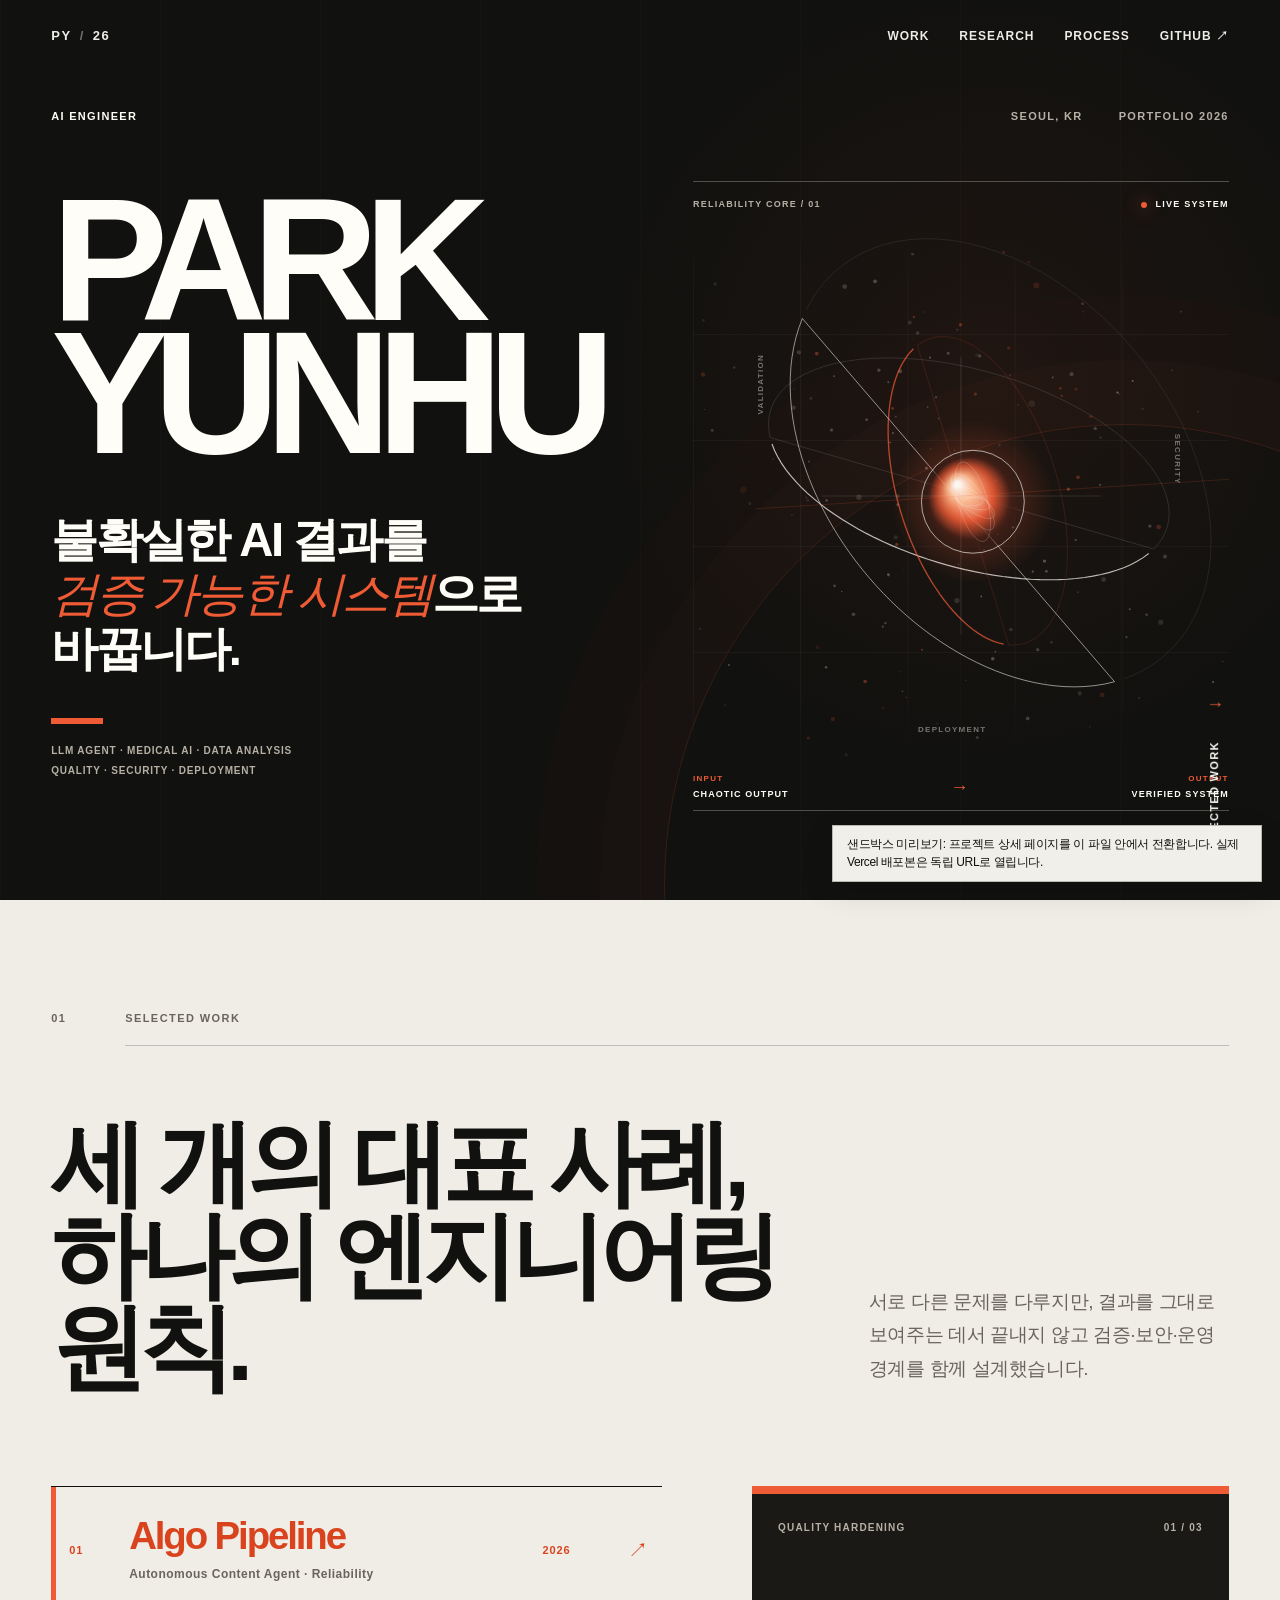
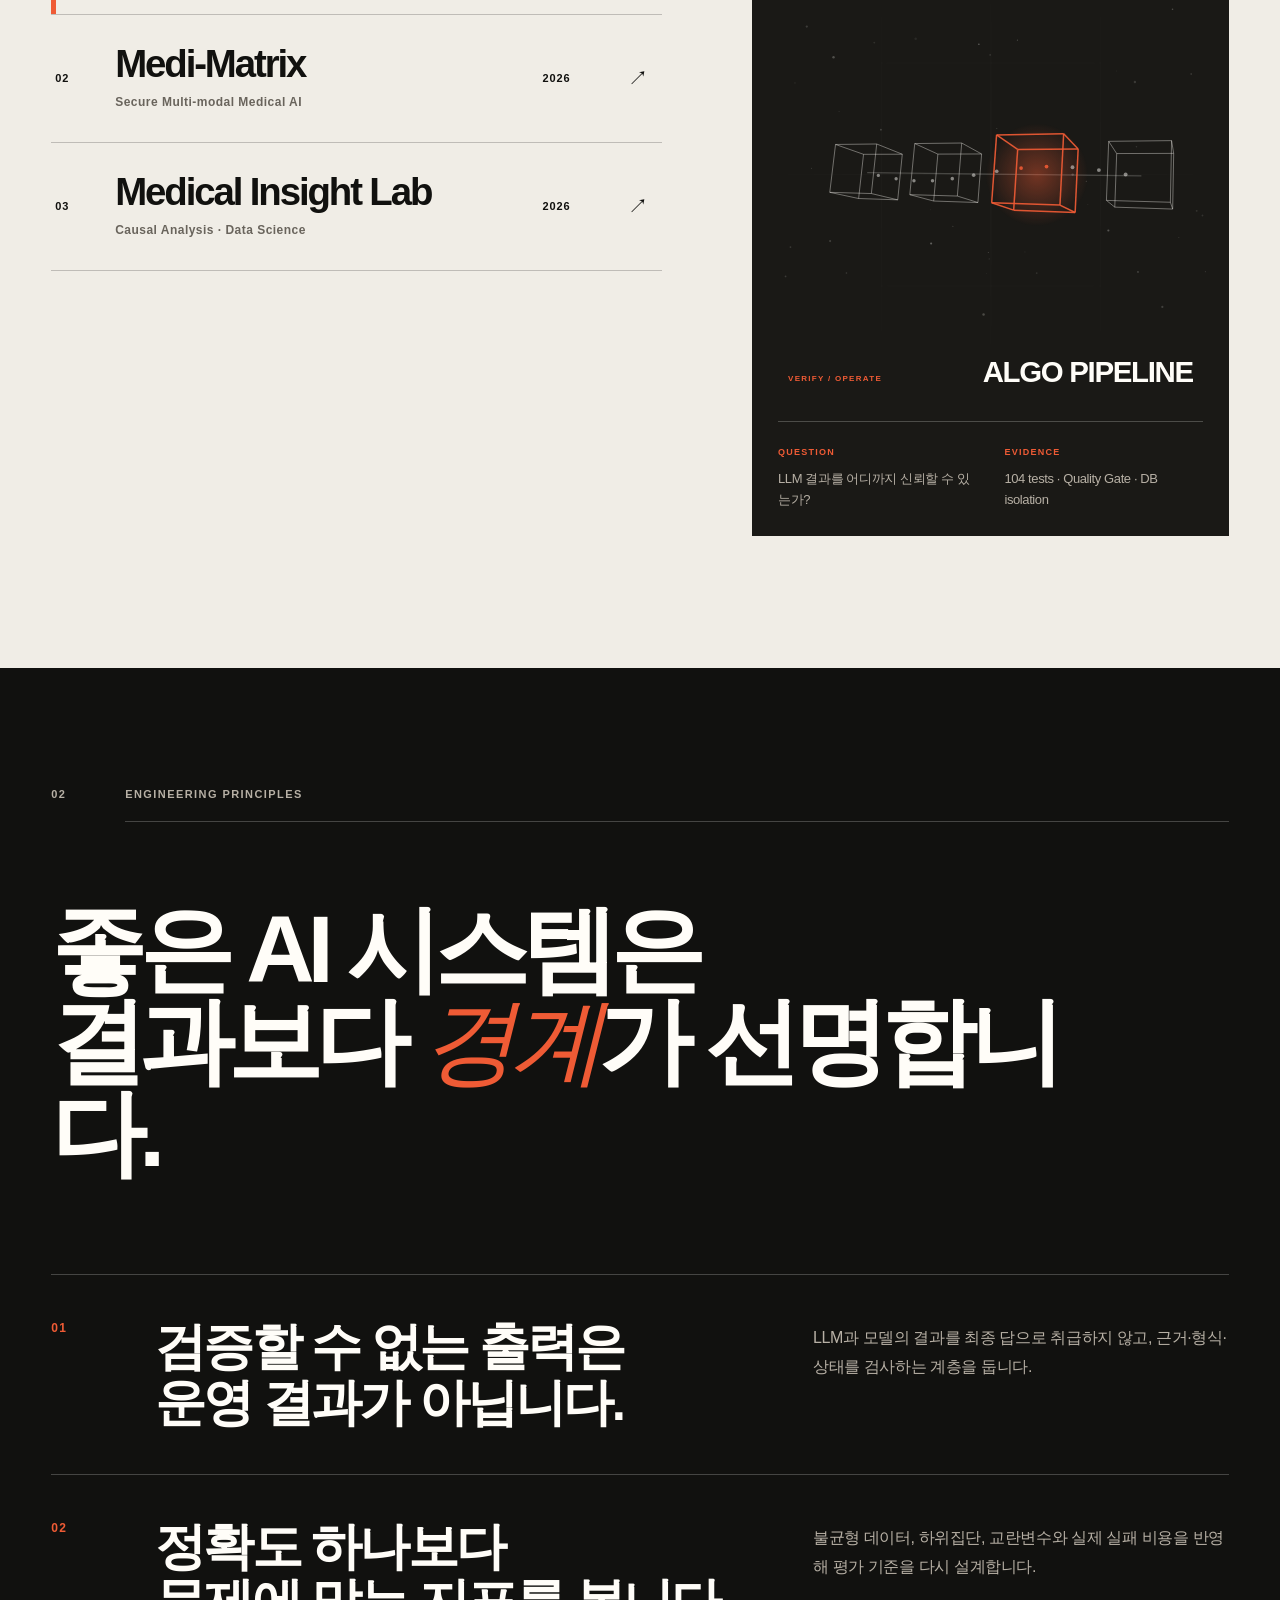
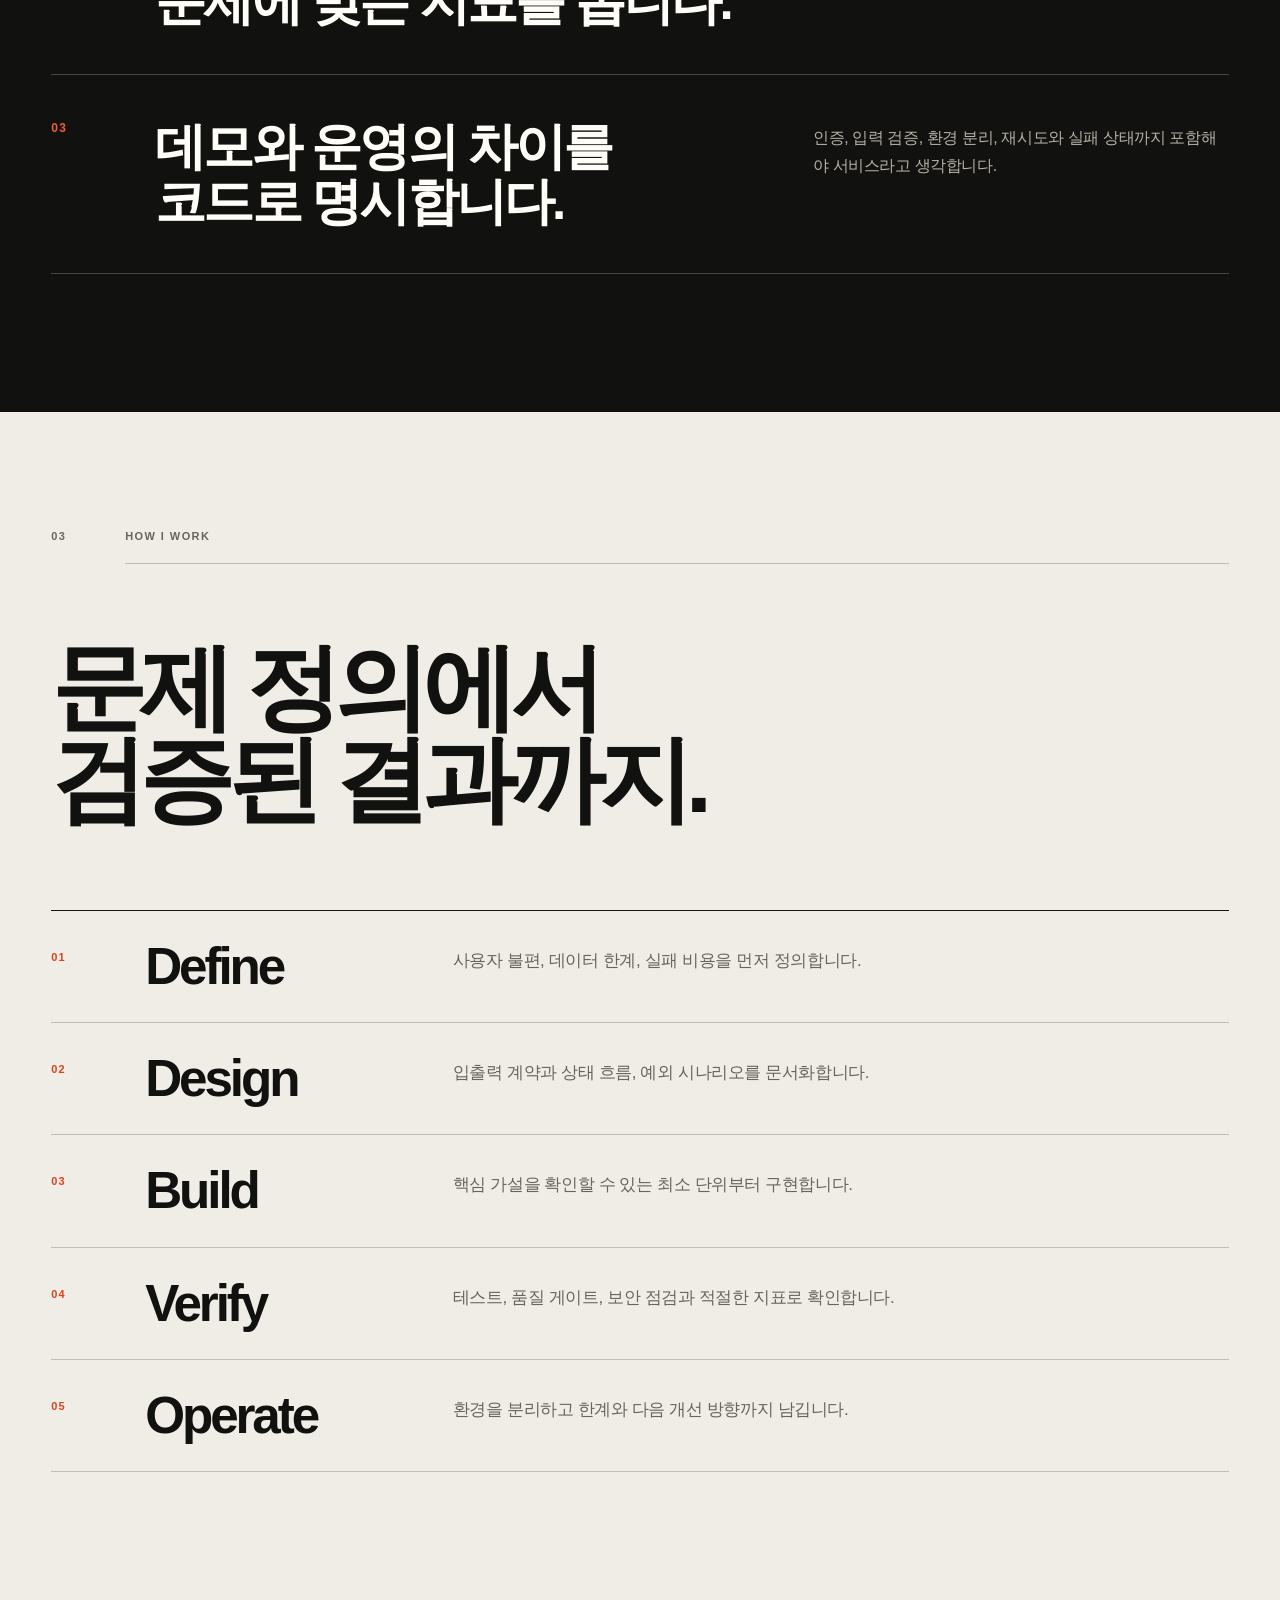
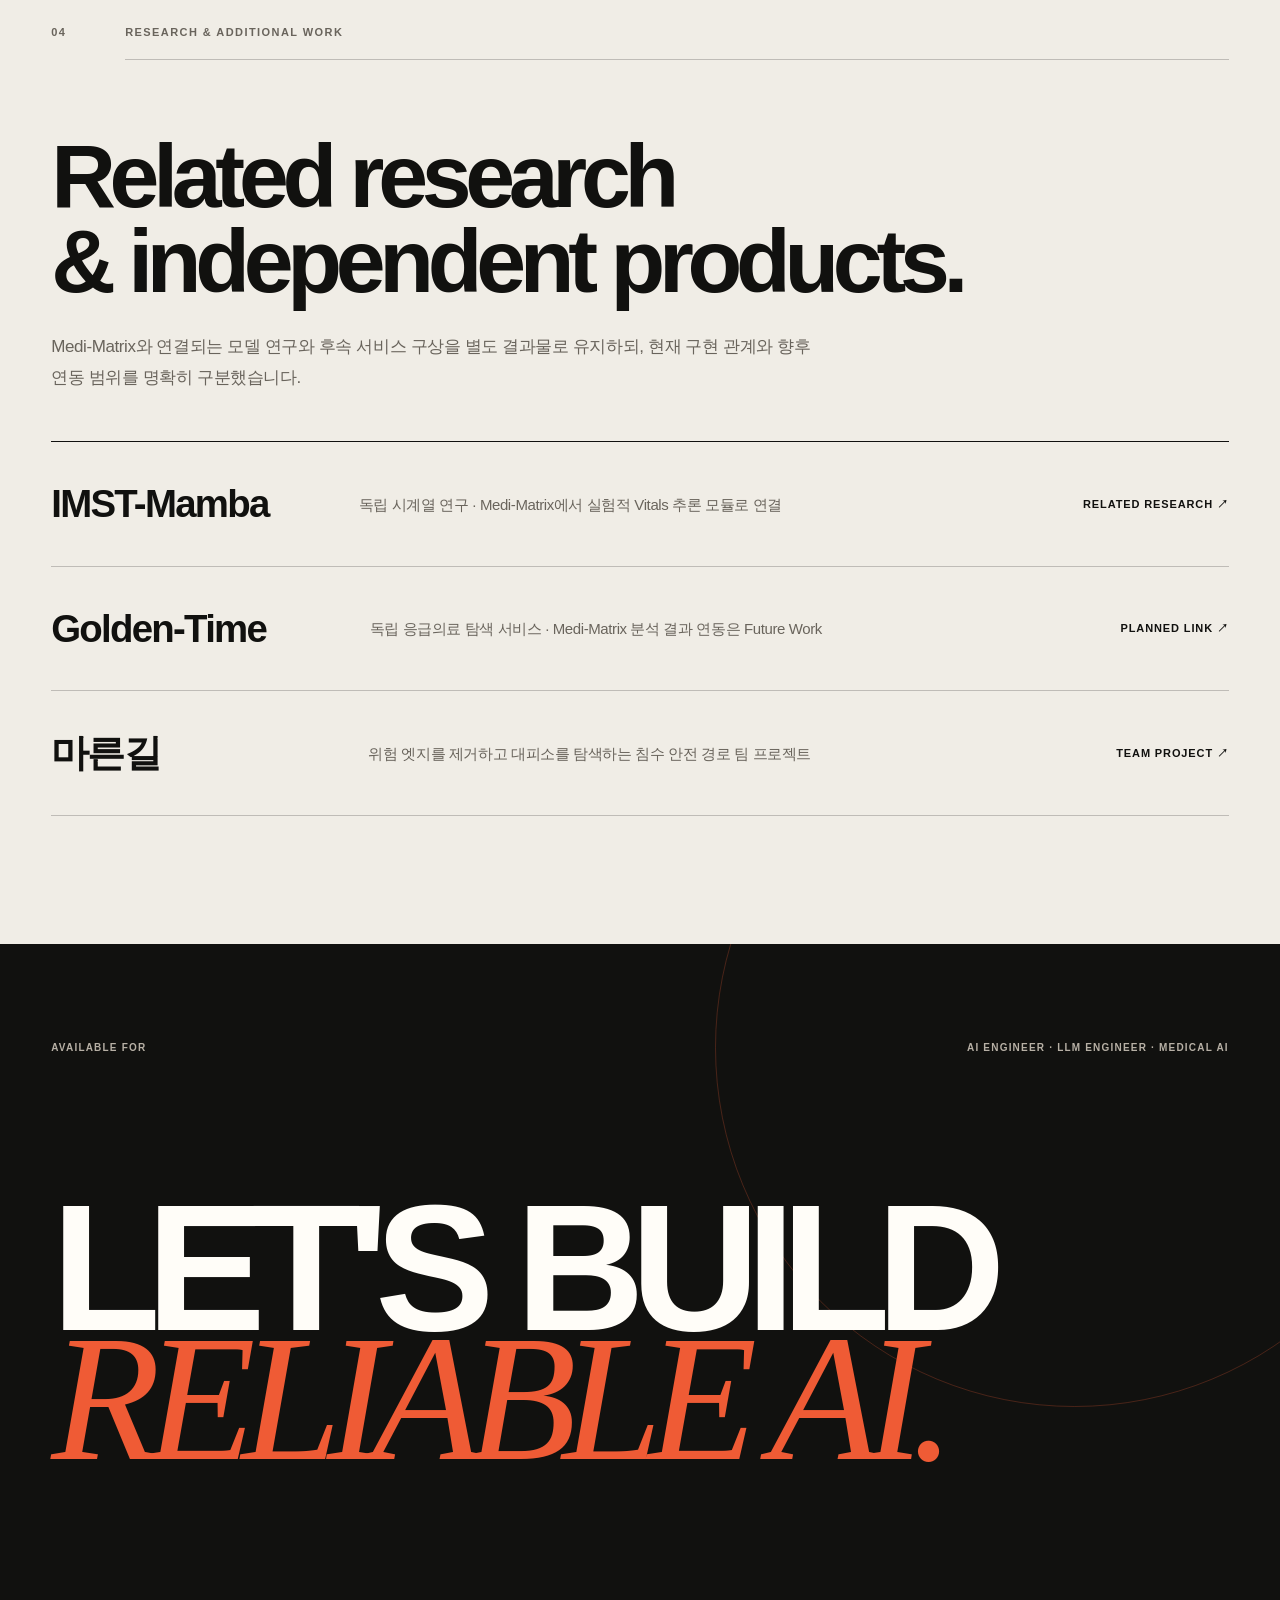
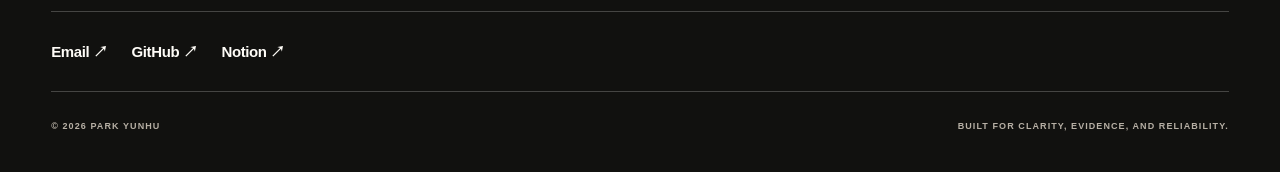
==== preview.html @ 1e3569ad "feat: launch AI engineer portfolio" ====
<!DOCTYPE html>

<html lang="ko">
<head>
<meta charset="utf-8"/>
<meta content="width=device-width, initial-scale=1" name="viewport"/>
<meta content="박윤후 AI Engineer 포트폴리오. 신뢰 가능한 LLM 시스템, 의료 AI, 데이터 분석 프로젝트를 소개합니다." name="description"/>
<meta content="#11110f" name="theme-color"/>
<title>Park Yunhu — AI Engineer</title>
<style>
:root{
  --ink:#11110f;
  --ink-soft:#1a1916;
  --paper:#f0ede6;
  --paper-deep:#e7e2d8;
  --white:#fffdf8;
  --accent:#ef5b35;
  --accent-deep:#d9441f;
  --line-dark:rgba(255,253,248,.22);
  --line-paper:rgba(17,17,15,.22);
  --muted-dark:#b7b0a5;
  --muted-paper:#69645c;
  --max:1440px;
  --pad:clamp(22px,4vw,72px);
  --header:72px;
}

*{box-sizing:border-box}
html{scroll-behavior:smooth;background:var(--ink)}
body{
  margin:0;
  color:var(--ink);
  background:var(--paper);
  font-family:Arial,"Helvetica Neue","Apple SD Gothic Neo","Malgun Gothic",sans-serif;
  line-height:1.55;
  letter-spacing:-.025em;
  text-rendering:optimizeLegibility;
}
body.menu-open{overflow:hidden}
a{color:inherit}
button,input,textarea,select{font:inherit}
img,svg{max-width:100%;display:block}
[hidden]{display:none!important}

::selection{color:var(--ink);background:var(--accent)}

.skip-link{
  position:fixed;
  left:16px;
  top:-80px;
  z-index:1000;
  padding:12px 16px;
  color:var(--ink);
  background:var(--white);
  border:1px solid var(--ink);
  text-decoration:none;
}
.skip-link:focus{top:16px}

.site-header{
  position:fixed;
  inset:0 0 auto 0;
  z-index:100;
  min-height:var(--header);
  padding:0 var(--pad);
  display:flex;
  align-items:center;
  justify-content:space-between;
  color:var(--white);
  mix-blend-mode:difference;
  pointer-events:none;
}
.site-header>*{pointer-events:auto}
.wordmark{
  display:inline-flex;
  align-items:center;
  gap:8px;
  color:inherit;
  font-size:13px;
  font-weight:800;
  letter-spacing:.12em;
  text-decoration:none;
}
.wordmark i{font-style:normal;opacity:.45}
.site-nav{display:flex;align-items:center;gap:30px}
.site-nav a{
  position:relative;
  color:inherit;
  font-size:12px;
  font-weight:700;
  letter-spacing:.08em;
  text-transform:uppercase;
  text-decoration:none;
}
.site-nav a::after{
  position:absolute;
  left:0;
  right:100%;
  bottom:-5px;
  height:1px;
  content:"";
  background:currentColor;
  transition:right .25s ease;
}
.site-nav a:hover::after,.site-nav a:focus-visible::after{right:0}
.menu-toggle{
  display:none;
  padding:0;
  border:0;
  color:inherit;
  background:transparent;
  font-size:12px;
  font-weight:800;
  letter-spacing:.1em;
  text-transform:uppercase;
  cursor:pointer;
}

.dark-section{color:var(--white);background:var(--ink)}
.paper-section{color:var(--ink);background:var(--paper)}

.hero{
  min-height:100svh;
  padding:calc(var(--header) + 34px) var(--pad) 42px;
  display:grid;
  grid-template-rows:auto 1fr auto;
  position:relative;
  overflow:hidden;
  color:var(--white);
  background:
    linear-gradient(90deg,rgba(239,91,53,.04) 1px,transparent 1px) 0 0/12.5% 100%,
    var(--ink);
}
.hero::after{
  position:absolute;
  right:-9vw;
  bottom:-22vw;
  width:54vw;
  aspect-ratio:1;
  content:"";
  border:1px solid rgba(239,91,53,.3);
  border-radius:50%;
  box-shadow:0 0 0 5vw rgba(239,91,53,.035),0 0 0 10vw rgba(239,91,53,.025);
  pointer-events:none;
}
.hero-kicker{
  display:grid;
  grid-template-columns:1fr auto auto;
  gap:36px;
  align-items:start;
  padding-top:8px;
  font-size:11px;
  font-weight:700;
  letter-spacing:.12em;
  text-transform:uppercase;
}
.hero-kicker span:not(:first-child){color:var(--muted-dark)}
.hero-name{
  align-self:center;
  margin:28px 0 18px;
  max-width:12ch;
  font-size:clamp(90px,18.2vw,276px);
  font-weight:900;
  line-height:.72;
  letter-spacing:-.085em;
  text-transform:uppercase;
}
.hero-bottom{
  position:relative;
  z-index:2;
  display:grid;
  grid-template-columns:minmax(0,1.2fr) minmax(250px,.8fr);
  gap:clamp(32px,8vw,150px);
  align-items:end;
  padding-right:14vw;
}
.hero-statement{
  margin:0;
  max-width:820px;
  font-size:clamp(30px,4.8vw,76px);
  font-weight:700;
  line-height:1.15;
  letter-spacing:-.055em;
}
.hero-statement em{
  color:var(--accent);
  font-family:Georgia,"Times New Roman","Noto Serif KR",serif;
  font-weight:400;
  font-style:italic;
  letter-spacing:-.04em;
}
.hero-note{padding-bottom:9px}
.accent-rule{display:block;width:64px;height:8px;margin-bottom:23px;background:var(--accent)}
.hero-note p{margin:4px 0;color:var(--muted-dark);font-size:12px;font-weight:700;letter-spacing:.08em;text-transform:uppercase}
.scroll-cue{
  position:absolute;
  right:var(--pad);
  bottom:45px;
  z-index:3;
  display:flex;
  gap:32px;
  align-items:center;
  color:var(--white);
  font-size:11px;
  font-weight:800;
  letter-spacing:.12em;
  text-transform:uppercase;
  text-decoration:none;
  transform:rotate(-90deg) translateX(100%);
  transform-origin:right bottom;
}
.scroll-cue span:last-child{color:var(--accent);font-size:18px}

.section-index{
  display:grid;
  grid-template-columns:56px 1fr;
  gap:18px;
  align-items:center;
  color:var(--muted-paper);
  font-size:11px;
  font-weight:800;
  letter-spacing:.13em;
  text-transform:uppercase;
}
.section-index::after{grid-column:2;content:"";height:1px;background:var(--line-paper)}
.section-index.light{color:var(--muted-dark)}
.section-index.light::after{background:var(--line-dark)}

.work-section{padding:110px var(--pad) 132px}
.work-heading{
  display:grid;
  grid-template-columns:minmax(0,1.35fr) minmax(260px,.65fr);
  gap:70px;
  margin:72px 0 92px;
  align-items:end;
}
.work-heading h2,.process-heading h2,.principles-intro h2{
  margin:0;
  font-size:clamp(52px,7.4vw,116px);
  font-weight:800;
  line-height:.97;
  letter-spacing:-.075em;
}
.work-heading p{
  margin:0 0 8px;
  max-width:510px;
  color:var(--muted-paper);
  font-size:clamp(16px,1.5vw,22px);
  line-height:1.75;
}
.work-layout{
  display:grid;
  grid-template-columns:minmax(0,1fr) minmax(420px,.78fr);
  gap:clamp(46px,7vw,120px);
  align-items:start;
}
.project-index{border-top:1px solid var(--ink)}
.project-row{
  position:relative;
  display:grid;
  grid-template-columns:44px minmax(0,1fr) 70px 30px;
  gap:16px;
  align-items:center;
  min-height:128px;
  padding:20px 4px;
  border-bottom:1px solid var(--line-paper);
  color:var(--ink);
  text-decoration:none;
  transition:color .25s ease,padding-left .25s ease;
}
.project-row::before{
  position:absolute;
  inset:0 auto 0 0;
  width:0;
  content:"";
  background:var(--accent);
  transition:width .25s ease;
}
.project-row:hover,.project-row:focus-visible,.project-row.is-active{padding-left:18px;color:var(--accent-deep);outline:0}
.project-row:hover::before,.project-row:focus-visible::before,.project-row.is-active::before{width:5px}
.project-no,.project-year{font-size:11px;font-weight:800;letter-spacing:.08em}
.project-copy{display:block}
.project-copy strong{display:block;font-size:clamp(29px,3vw,50px);font-weight:800;line-height:1;letter-spacing:-.055em}
.project-copy small{display:block;margin-top:9px;color:var(--muted-paper);font-size:12px;font-weight:700;letter-spacing:.04em}
.project-arrow{font-size:20px;transition:transform .25s ease}
.project-row:hover .project-arrow,.project-row:focus-visible .project-arrow{transform:translate(4px,-4px)}

.project-preview{
  position:sticky;
  top:96px;
  min-height:620px;
  padding:26px;
  display:grid;
  grid-template-rows:auto 1fr auto;
  color:var(--white);
  background:var(--ink-soft);
  border-top:8px solid var(--accent);
}
.preview-topline{
  display:flex;
  justify-content:space-between;
  gap:20px;
  color:var(--muted-dark);
  font-size:10px;
  font-weight:800;
  letter-spacing:.12em;
  text-transform:uppercase;
}
.preview-stage{align-self:center;min-height:330px;display:grid;align-content:center}
.preview-footer{
  display:grid;
  grid-template-columns:1fr 1fr;
  gap:28px;
  padding-top:24px;
  border-top:1px solid var(--line-dark);
}
.preview-footer small{display:block;margin-bottom:9px;color:var(--accent);font-size:9px;font-weight:800;letter-spacing:.14em}
.preview-footer p{margin:0;color:var(--muted-dark);font-size:13px;line-height:1.55}

.algo-diagram{display:grid;grid-template-columns:auto 1fr auto 1fr auto 1fr auto;gap:10px;align-items:center}
.algo-diagram span{padding:14px 10px;border:1px solid rgba(255,255,255,.22);font-size:10px;font-weight:800;letter-spacing:.08em;text-align:center}
.algo-diagram i{height:1px;background:rgba(255,255,255,.28)}
.algo-diagram .accent-box{color:var(--ink);background:var(--accent);border-color:var(--accent)}
.algo-log{display:grid;gap:8px;margin-top:42px}
.algo-log code{padding:9px 12px;color:#d7d1c8;border-left:2px solid var(--accent);background:rgba(255,255,255,.035);font-family:"SFMono-Regular",Consolas,"Liberation Mono",monospace;font-size:11px}

.medical-preview{display:grid;grid-template-columns:1.18fr .82fr;gap:22px;align-items:stretch}
.scan-shape{position:relative;min-height:260px;border:1px solid rgba(255,255,255,.18);overflow:hidden;background:radial-gradient(circle at center,rgba(239,91,53,.11),transparent 58%)}
.scan-shape::before,.scan-shape::after{position:absolute;top:14%;bottom:12%;width:32%;content:"";border:1px solid rgba(255,255,255,.34);border-radius:46% 46% 36% 36%;background:radial-gradient(circle at 65% 62%,rgba(239,91,53,.86) 0 8%,transparent 9%),linear-gradient(140deg,rgba(255,255,255,.09),transparent)}
.scan-shape::before{left:16%}.scan-shape::after{right:16%;transform:scaleX(-1)}
.scan-shape span{position:absolute;left:50%;top:12%;bottom:10%;width:1px;background:rgba(255,255,255,.25)}
.vitals-stack{display:grid;grid-template-rows:repeat(3,1fr);border-top:1px solid rgba(255,255,255,.2)}
.vitals-stack p{margin:0;padding:18px 0;border-bottom:1px solid rgba(255,255,255,.2)}
.vitals-stack small{display:block;color:var(--muted-dark);font-size:9px;font-weight:800;letter-spacing:.12em}
.vitals-stack strong{display:block;margin-top:8px;font-size:34px;font-weight:500}
.preview-caption{margin-top:20px;color:var(--muted-dark);font-size:9px;font-weight:800;letter-spacing:.13em}

.analysis-compare{display:grid;gap:18px}
.analysis-compare p{margin:0;display:grid;grid-template-columns:70px 1fr 45px;gap:12px;align-items:center}
.analysis-compare span{color:var(--muted-dark);font-size:9px;font-weight:800;letter-spacing:.1em}
.analysis-compare b{display:block;width:var(--size);height:13px;background:var(--accent)}
.analysis-compare b.negative{background:#9d968c}
.analysis-compare strong{font-size:13px}
.preview-stage blockquote{margin:42px 0 0;padding:20px 0 0;border-top:1px solid var(--line-dark);font-family:Georgia,"Times New Roman","Noto Serif KR",serif;font-size:20px;font-style:italic;line-height:1.45}

.state-model{display:grid;grid-template-columns:repeat(3,1fr);gap:1px;background:rgba(255,255,255,.18)}
.state-model div{padding:24px 13px;background:var(--ink-soft);text-align:center}
.state-model span{display:block;color:var(--accent);font-size:12px;font-weight:800;letter-spacing:.1em}
.state-model small{display:block;margin-top:5px;color:var(--muted-dark);font-size:10px}
.model-core{margin-top:42px;padding:28px;border:1px solid var(--accent);color:var(--white);text-align:center;font-size:24px;font-weight:800;letter-spacing:.05em}
.model-core small{display:block;margin-top:8px;color:var(--muted-dark);font-size:10px;font-weight:700;letter-spacing:.08em}

.principles-section{padding:118px var(--pad) 138px}
.principles-intro{margin:82px 0 94px}
.principles-intro h2{max-width:1100px}
.principles-intro em{color:var(--accent);font-family:Georgia,"Times New Roman","Noto Serif KR",serif;font-weight:400;font-style:italic}
.principle-list{border-top:1px solid var(--line-dark)}
.principle-list article{
  display:grid;
  grid-template-columns:70px minmax(0,1.2fr) minmax(280px,.8fr);
  gap:34px;
  align-items:start;
  padding:44px 0;
  border-bottom:1px solid var(--line-dark);
}
.principle-list article>span{color:var(--accent);font-size:12px;font-weight:800;letter-spacing:.12em}
.principle-list h3{margin:0;font-size:clamp(30px,4vw,62px);font-weight:700;line-height:1.08;letter-spacing:-.055em}
.principle-list p{margin:5px 0 0;color:var(--muted-dark);font-size:16px;line-height:1.8}

.process-section{padding:116px var(--pad) 132px}
.process-heading{margin:78px 0 84px}
.process-heading h2{max-width:1000px}
.process-list{margin:0;padding:0;border-top:1px solid var(--ink);list-style:none}
.process-list li{
  display:grid;
  grid-template-columns:70px 1fr;
  gap:24px;
  padding:30px 0;
  border-bottom:1px solid var(--line-paper);
}
.process-list li>span{padding-top:8px;color:var(--accent-deep);font-size:11px;font-weight:900;letter-spacing:.1em}
.process-list li>div{display:grid;grid-template-columns:minmax(160px,.35fr) minmax(0,1fr);gap:36px;align-items:start}
.process-list strong{font-size:clamp(30px,4vw,62px);line-height:1;letter-spacing:-.06em}
.process-list p{margin:5px 0 0;max-width:660px;color:var(--muted-paper);font-size:17px;line-height:1.75}

.additional-section{padding:20px var(--pad) 128px}
.additional-section h2{margin:74px 0 46px;font-size:clamp(48px,7vw,106px);line-height:.95;letter-spacing:-.07em}
.additional-list{border-top:1px solid var(--ink)}
.additional-list a{
  display:grid;
  grid-template-columns:minmax(180px,.4fr) minmax(0,1fr) auto;
  gap:30px;
  align-items:center;
  padding:32px 0;
  border-bottom:1px solid var(--line-paper);
  color:var(--ink);
  text-decoration:none;
}
.additional-list a:hover span,.additional-list a:focus-visible span{color:var(--accent-deep)}
.additional-list span{font-size:clamp(26px,3vw,42px);font-weight:800;letter-spacing:-.045em;transition:color .2s ease}
.additional-list small{color:var(--muted-paper);font-size:15px}
.additional-list b{font-size:11px;letter-spacing:.08em}

.contact-section{min-height:92svh;padding:96px var(--pad) 38px;display:grid;grid-template-rows:auto 1fr auto auto;position:relative;overflow:hidden}
.contact-section::before{position:absolute;right:-12vw;top:-20vw;width:56vw;aspect-ratio:1;content:"";border:1px solid rgba(239,91,53,.25);border-radius:50%}
.contact-meta{position:relative;z-index:1;display:flex;justify-content:space-between;gap:26px;color:var(--muted-dark);font-size:10px;font-weight:800;letter-spacing:.12em}
.contact-section h2{position:relative;z-index:1;align-self:center;margin:42px 0;font-size:clamp(72px,14vw,220px);font-weight:900;line-height:.72;letter-spacing:-.08em}
.contact-section h2 em{color:var(--accent);font-family:Georgia,"Times New Roman",serif;font-weight:400;font-style:italic}
.contact-links{position:relative;z-index:1;display:flex;flex-wrap:wrap;gap:24px;padding:28px 0;border-top:1px solid var(--line-dark);border-bottom:1px solid var(--line-dark)}
.contact-links a{color:var(--white);font-size:15px;font-weight:800;text-decoration:none}
.contact-links a:hover,.contact-links a:focus-visible{color:var(--accent)}
.footer-line{position:relative;z-index:1;display:flex;justify-content:space-between;gap:24px;padding-top:28px;color:var(--muted-dark);font-size:9px;font-weight:800;letter-spacing:.12em}

/* Case study pages */
.case-body{background:var(--paper)}
.case-hero{
  min-height:78svh;
  padding:calc(var(--header) + 48px) var(--pad) 58px;
  display:grid;
  grid-template-rows:auto 1fr auto;
  color:var(--white);
  background:var(--ink);
}
.case-topline{display:flex;justify-content:space-between;gap:30px;color:var(--muted-dark);font-size:10px;font-weight:800;letter-spacing:.12em;text-transform:uppercase}
.case-title{align-self:center;margin:60px 0 42px}
.case-title .case-no{display:block;margin-bottom:22px;color:var(--accent);font-size:12px;font-weight:800;letter-spacing:.14em}
.case-title h1{margin:0;max-width:8ch;font-size:clamp(74px,13vw,198px);font-weight:900;line-height:.78;letter-spacing:-.08em}
.case-title p{margin:34px 0 0;max-width:850px;color:#d7d0c6;font-size:clamp(20px,2.2vw,32px);line-height:1.5}
.case-hero-meta{display:grid;grid-template-columns:repeat(4,1fr);gap:24px;padding-top:24px;border-top:1px solid var(--line-dark)}
.case-hero-meta div small{display:block;margin-bottom:6px;color:var(--accent);font-size:9px;font-weight:800;letter-spacing:.12em}
.case-hero-meta div span{color:var(--muted-dark);font-size:12px;line-height:1.5}

.case-content{padding:108px var(--pad) 128px;background:var(--paper)}
.case-lead{
  display:grid;
  grid-template-columns:minmax(180px,.35fr) minmax(0,1fr);
  gap:56px;
  margin-bottom:118px;
}
.case-lead .label,.case-section .label{color:var(--accent-deep);font-size:10px;font-weight:900;letter-spacing:.14em;text-transform:uppercase}
.case-lead blockquote{margin:0;max-width:980px;font-size:clamp(38px,5.5vw,82px);font-weight:700;line-height:1.08;letter-spacing:-.06em}
.case-section{
  display:grid;
  grid-template-columns:minmax(180px,.35fr) minmax(0,1fr);
  gap:56px;
  padding:54px 0;
  border-top:1px solid var(--line-paper);
}
.case-section:last-of-type{border-bottom:1px solid var(--line-paper)}
.case-section h2{margin:0 0 22px;font-size:clamp(34px,4.6vw,68px);line-height:1.05;letter-spacing:-.055em}
.case-section h3{margin:34px 0 12px;font-size:23px;letter-spacing:-.04em}
.case-section p{margin:0 0 18px;max-width:850px;color:var(--muted-paper);font-size:17px;line-height:1.85}
.case-section ul{margin:0;padding:0;list-style:none;max-width:880px}
.case-section li{display:grid;grid-template-columns:22px 1fr;gap:10px;padding:14px 0;border-bottom:1px solid rgba(17,17,15,.1);font-size:16px}
.case-section li::before{content:"↳";color:var(--accent-deep);font-weight:800}
.case-section li:last-child{border-bottom:0}

.case-metrics{display:grid;grid-template-columns:repeat(4,1fr);gap:1px;margin:30px 0 8px;background:var(--line-paper)}
.case-metric{min-height:170px;padding:24px;background:var(--paper)}
.case-metric strong{display:block;font-size:clamp(34px,4vw,62px);line-height:1;letter-spacing:-.06em}
.case-metric small{display:block;margin-top:14px;color:var(--muted-paper);font-size:11px;line-height:1.55}
.case-note{margin-top:26px;padding:24px;border-left:6px solid var(--accent);background:var(--paper-deep);color:var(--muted-paper);font-size:14px;line-height:1.75}

.case-visual{min-height:480px;margin:42px 0 8px;padding:clamp(24px,4vw,56px);color:var(--white);background:var(--ink-soft);border-top:8px solid var(--accent)}
.case-visual .preview-stage{min-height:350px}

.case-links{display:flex;flex-wrap:wrap;gap:16px;margin-top:34px}
.text-link{display:inline-flex;gap:12px;align-items:center;padding-bottom:5px;border-bottom:1px solid var(--ink);color:var(--ink);font-size:13px;font-weight:900;letter-spacing:.05em;text-decoration:none}
.text-link:hover,.text-link:focus-visible{color:var(--accent-deep);border-color:var(--accent-deep)}

.next-project{display:grid;grid-template-columns:auto 1fr auto;gap:28px;align-items:center;padding:54px var(--pad);color:var(--white);background:var(--ink);text-decoration:none}
.next-project small{color:var(--accent);font-size:9px;font-weight:900;letter-spacing:.14em}
.next-project strong{font-size:clamp(36px,6vw,94px);line-height:.9;letter-spacing:-.065em}
.next-project span{font-size:24px}
.next-project:hover strong,.next-project:focus-visible strong{color:var(--accent)}

.error-page{min-height:100svh;padding:var(--pad);display:grid;place-items:center;color:var(--white);background:var(--ink);text-align:center}
.error-page h1{margin:0;font-size:clamp(100px,28vw,360px);line-height:.75;letter-spacing:-.1em}
.error-page p{color:var(--muted-dark);font-size:18px}.error-page a{color:var(--accent);font-weight:800}

@media(max-width:1100px){
  .work-layout{grid-template-columns:1fr;gap:62px}
  .project-preview{position:relative;top:auto;min-height:560px}
  .hero-bottom{padding-right:0}
  .principle-list article{grid-template-columns:54px 1fr}.principle-list p{grid-column:2}
}

@media(max-width:820px){
  :root{--header:62px}
  .site-header{mix-blend-mode:normal;color:var(--white);background:rgba(17,17,15,.93);border-bottom:1px solid rgba(255,255,255,.08)}
  .menu-toggle{display:block}
  .site-nav{
    position:fixed;
    inset:var(--header) 0 0;
    display:none;
    padding:42px var(--pad);
    flex-direction:column;
    align-items:flex-start;
    gap:26px;
    color:var(--white);
    background:var(--ink);
  }
  .site-nav.is-open{display:flex}
  .site-nav a{font-size:26px;letter-spacing:-.03em;text-transform:none}
  .hero{padding-top:calc(var(--header) + 26px)}
  .hero-kicker{grid-template-columns:1fr auto}.hero-kicker span:nth-child(2){display:none}
  .hero-name{font-size:clamp(90px,26vw,190px);line-height:.76;margin-top:48px}
  .hero-bottom{grid-template-columns:1fr;gap:32px}
  .hero-note{display:none}
  .scroll-cue{display:none}
  .work-heading{grid-template-columns:1fr;gap:32px;margin:56px 0 66px}
  .project-row{grid-template-columns:36px 1fr 26px;min-height:112px}
  .project-year{display:none}
  .project-copy small{font-size:10px}
  .project-preview{min-height:500px;padding:20px}
  .preview-footer{grid-template-columns:1fr}
  .principles-intro{margin:60px 0 70px}
  .principle-list article{grid-template-columns:40px 1fr;gap:20px;padding:36px 0}.principle-list p{grid-column:2}
  .process-list li>div{grid-template-columns:1fr;gap:12px}
  .additional-list a{grid-template-columns:1fr auto;gap:12px}.additional-list small{grid-column:1/-1}.additional-list b{grid-column:2;grid-row:1}
  .case-hero-meta{grid-template-columns:repeat(2,1fr)}
  .case-lead,.case-section{grid-template-columns:1fr;gap:20px}
  .case-metrics{grid-template-columns:repeat(2,1fr)}
}

@media(max-width:560px){
  :root{--pad:20px}
  .hero-name{font-size:27vw}
  .hero-statement{font-size:9.6vw}
  .work-section,.principles-section,.process-section{padding-top:86px;padding-bottom:96px}
  .section-index{grid-template-columns:36px 1fr;gap:10px}
  .work-heading h2,.principles-intro h2,.process-heading h2{font-size:14vw}
  .project-row{grid-template-columns:30px 1fr 20px;gap:10px;min-height:100px}
  .project-row:hover,.project-row:focus-visible,.project-row.is-active{padding-left:8px}
  .project-copy strong{font-size:8vw}
  .project-preview{min-height:465px}
  .algo-diagram{grid-template-columns:1fr;gap:5px}.algo-diagram i{width:1px;height:10px;margin:0 auto}.algo-log code{font-size:9px}
  .medical-preview{grid-template-columns:1fr}.vitals-stack{grid-template-columns:repeat(3,1fr);grid-template-rows:auto}.vitals-stack p{padding:12px;border-right:1px solid rgba(255,255,255,.2)}
  .analysis-compare p{grid-template-columns:60px 1fr 38px}
  .state-model div{padding:18px 5px}
  .principle-list article{grid-template-columns:30px 1fr}
  .process-list li{grid-template-columns:34px 1fr;gap:10px}
  .contact-meta,.footer-line{flex-direction:column}
  .case-hero{min-height:72svh}
  .case-title h1{font-size:20vw}
  .case-hero-meta{grid-template-columns:1fr 1fr;gap:18px}
  .case-metrics{grid-template-columns:1fr}
  .next-project{grid-template-columns:1fr auto}.next-project small{grid-column:1/-1}
}

@media(prefers-reduced-motion:reduce){
  html{scroll-behavior:auto}
  *,*::before,*::after{animation-duration:.001ms!important;transition-duration:.001ms!important}
}

/* --------------------------------------------------------------------------
   3D / Spline-ready edition
   Essential content remains visible without JavaScript. Canvas enhances only.
   -------------------------------------------------------------------------- */
.hero.hero-3d{
  min-height:100svh;
  padding:calc(var(--header) + 28px) var(--pad) 34px;
  grid-template-rows:auto 1fr auto;
  background:
    linear-gradient(90deg,rgba(239,91,53,.035) 1px,transparent 1px) 0 0/12.5% 100%,
    radial-gradient(circle at 77% 42%,rgba(239,91,53,.06),transparent 35%),
    var(--ink);
}
.hero.hero-3d::after{
  right:-24vw;
  bottom:-35vw;
  width:72vw;
  opacity:.55;
}
.hero-3d-layout{
  min-height:0;
  display:grid;
  grid-template-columns:minmax(0,1.04fr) minmax(420px,.96fr);
  gap:clamp(36px,4.8vw,86px);
  align-items:center;
  position:relative;
  z-index:2;
}
.hero-copy{min-width:0;padding:38px 0 54px}
.hero-name.hero-name-3d{
  margin:0 0 54px;
  font-size:clamp(88px,13.7vw,220px);
  line-height:.76;
  max-width:8ch;
}
.hero-statement.hero-statement-3d{
  max-width:780px;
  font-size:clamp(30px,3.7vw,60px);
  line-height:1.14;
}
.hero-note.hero-note-3d{margin-top:42px;padding:0}
.hero-note.hero-note-3d .accent-rule{width:52px;height:6px;margin-bottom:19px}
.hero-note.hero-note-3d p{font-size:10px}

.hero-scene-shell{
  width:100%;
  min-height:clamp(500px,70vh,760px);
  align-self:center;
  display:grid;
  grid-template-rows:auto minmax(0,1fr) auto;
  color:var(--white);
  border-top:1px solid rgba(255,253,248,.26);
  border-bottom:1px solid rgba(255,253,248,.26);
  position:relative;
  overflow:hidden;
  isolation:isolate;
}
.hero-scene-shell::before{
  position:absolute;
  inset:46px 0 52px;
  content:"";
  background:
    linear-gradient(90deg,rgba(255,255,255,.035) 1px,transparent 1px) 0 0/20% 100%,
    linear-gradient(rgba(255,255,255,.035) 1px,transparent 1px) 0 0/100% 20%;
  mask-image:linear-gradient(to bottom,transparent,black 12%,black 88%,transparent);
  pointer-events:none;
  z-index:-1;
}
.scene-topline,.scene-bottomline{
  position:relative;
  z-index:3;
  display:flex;
  justify-content:space-between;
  align-items:center;
  gap:22px;
  min-height:46px;
  font-size:9px;
  font-weight:900;
  letter-spacing:.14em;
  text-transform:uppercase;
}
.scene-topline{color:var(--muted-dark)}
.scene-live{display:inline-flex;align-items:center;gap:8px;color:var(--white)}
.scene-live i{display:block;width:6px;height:6px;border-radius:50%;background:var(--accent);box-shadow:0 0 18px rgba(239,91,53,.9)}
.scene-canvas-wrap{position:relative;min-height:430px;overflow:hidden}
.scene-canvas{position:absolute;inset:0;width:100%;height:100%;display:block;touch-action:pan-y}
.scene-fallback{
  position:absolute;
  inset:0;
  display:grid;
  place-items:center;
  pointer-events:none;
  transition:opacity .35s ease;
}
.has-canvas .scene-fallback{opacity:0}
.fallback-core{
  position:absolute;
  width:18%;
  aspect-ratio:1;
  border-radius:50%;
  background:radial-gradient(circle at 34% 28%,#fff8ed 0 7%,#ef5b35 32%,rgba(239,91,53,.13) 68%,transparent 72%);
  box-shadow:0 0 48px rgba(239,91,53,.34);
}
.fallback-ring{position:absolute;width:58%;aspect-ratio:1;border:1px solid rgba(255,253,248,.42);border-radius:50%}
.fallback-ring.ring-a{transform:rotateX(68deg) rotateZ(18deg)}
.fallback-ring.ring-b{width:48%;transform:rotateY(66deg) rotateZ(-16deg);border-color:rgba(239,91,53,.56)}
.fallback-ring.ring-c{width:68%;transform:rotateX(75deg) rotateZ(76deg);border-color:rgba(255,253,248,.16)}
.scene-orbit-labels{position:absolute;inset:0;pointer-events:none;font-size:8px;font-weight:900;letter-spacing:.16em;color:rgba(255,253,248,.42)}
.scene-orbit-labels span{position:absolute}
.scene-orbit-labels span:nth-child(1){left:7%;top:28%;transform:rotate(-90deg)}
.scene-orbit-labels span:nth-child(2){right:5%;top:42%;transform:rotate(90deg)}
.scene-orbit-labels span:nth-child(3){left:42%;bottom:5%}
.scene-crosshair::before,.scene-crosshair::after{position:absolute;left:50%;top:50%;content:"";background:rgba(255,253,248,.11);pointer-events:none}
.scene-crosshair::before{width:52%;height:1px;transform:translate(-50%,-50%)}
.scene-crosshair::after{width:1px;height:52%;transform:translate(-50%,-50%)}
.scene-bottomline{padding-top:2px;color:var(--muted-dark)}
.scene-bottomline>div{display:grid;gap:2px}
.scene-bottomline>div:last-child{text-align:right}
.scene-bottomline small{color:var(--accent);font-size:8px;letter-spacing:.16em}
.scene-bottomline strong{font-size:9px;color:var(--white);letter-spacing:.12em}
.scene-bottomline>span{color:var(--accent);font-size:18px}

.project-preview.project-preview-3d{min-height:650px;overflow:hidden}
.work-scene-wrap{position:relative;min-height:430px;overflow:hidden;margin:16px -6px 24px}
.work-scene-wrap::before{
  position:absolute;
  inset:0;
  z-index:0;
  content:"";
  background:
    linear-gradient(90deg,rgba(255,255,255,.035) 1px,transparent 1px) 0 0/25% 100%,
    linear-gradient(rgba(255,255,255,.035) 1px,transparent 1px) 0 0/100% 25%;
  mask-image:radial-gradient(circle,black,transparent 78%);
  pointer-events:none;
}
.work-scene-canvas{z-index:1}
.work-scene-fallback{position:absolute;inset:0;z-index:0;display:flex;align-items:center;justify-content:center;gap:14px;pointer-events:none;transition:opacity .35s ease}
.work-scene-fallback span{width:14%;aspect-ratio:1;border:1px solid rgba(255,255,255,.28);transform:rotate(45deg)}
.work-scene-fallback span:nth-child(3){background:var(--accent);border-color:var(--accent)}
.has-work-canvas .work-scene-fallback{opacity:0}
.work-scene-title{position:absolute;left:16px;right:16px;bottom:12px;z-index:2;display:flex;justify-content:space-between;align-items:end;gap:22px;pointer-events:none}
.work-scene-title small{color:var(--accent);font-size:8px;font-weight:900;letter-spacing:.16em}
.work-scene-title strong{font-size:clamp(20px,2.3vw,34px);line-height:.92;letter-spacing:-.045em;text-align:right}

/* Use this class after inserting a real <spline-viewer> export. */
.spline-embed{position:absolute;inset:0;width:100%;height:100%;display:block}
.spline-active .scene-canvas,.spline-active .scene-fallback{display:none}

@media(max-width:1180px){
  .hero-3d-layout{grid-template-columns:minmax(0,.95fr) minmax(390px,1.05fr)}
  .hero-name.hero-name-3d{font-size:clamp(82px,12.8vw,170px)}
  .hero-scene-shell{min-height:600px}
}

@media(max-width:900px){
  .hero.hero-3d{min-height:auto;padding-bottom:72px}
  .hero-3d-layout{grid-template-columns:1fr;gap:26px}
  .hero-copy{padding:44px 0 10px}
  .hero-name.hero-name-3d{font-size:clamp(92px,25vw,190px);margin-bottom:46px}
  .hero-statement.hero-statement-3d{font-size:clamp(31px,7vw,54px)}
  .hero-note.hero-note-3d{display:block;margin-top:34px}
  .hero-scene-shell{min-height:560px;max-width:720px;margin:0 auto}
  .scene-canvas-wrap{min-height:450px}
  .project-preview.project-preview-3d{min-height:570px}
}

@media(max-width:560px){
  .hero.hero-3d{padding-bottom:54px}
  .hero-kicker{font-size:9px}
  .hero-copy{padding-top:36px}
  .hero-name.hero-name-3d{font-size:27vw;margin-bottom:38px}
  .hero-statement.hero-statement-3d{font-size:9.5vw}
  .hero-note.hero-note-3d p{font-size:8px;letter-spacing:.06em}
  .hero-scene-shell{min-height:390px}
  .scene-canvas-wrap{min-height:300px}
  .scene-topline,.scene-bottomline{font-size:7px;min-height:36px}
  .scene-bottomline strong{font-size:7px}
  .scene-orbit-labels{display:none}
  .work-scene-wrap{min-height:340px}
  .project-preview.project-preview-3d{min-height:500px}
  .work-scene-title strong{font-size:22px}
}

@media(prefers-reduced-motion:reduce){
  .scene-live i{box-shadow:none}
}

.hero-statement-3d{word-break:keep-all;overflow-wrap:normal}

  

/* Sandbox single-file router: all case studies live in this document. */
.route-view{display:block;min-height:100vh}
html.router-ready .route-view{display:none}
html.router-ready .route-view.is-active{display:block}
.route-view.case-body{background:var(--paper)}
.route-view.case-body .site-header{mix-blend-mode:difference}
.route-view.case-body .case-hero{min-height:100vh}
.route-view.case-body .case-content{position:relative}
.sandbox-route-notice{
  position:fixed;right:18px;bottom:18px;z-index:500;
  max-width:min(430px,calc(100vw - 36px));padding:10px 14px;
  color:var(--ink);background:rgba(255,253,248,.94);
  border:1px solid rgba(17,17,15,.25);font-size:12px;line-height:1.45;
  box-shadow:0 10px 30px rgba(0,0,0,.13);backdrop-filter:blur(8px)
}
.sandbox-route-notice[hidden]{display:none!important}
@media(max-width:760px){
  .sandbox-route-notice{left:12px;right:12px;bottom:12px;max-width:none;font-size:11px}
}

/* Medical AI project hierarchy: research -> system -> planned action */
.additional-intro{max-width:780px;margin:-18px 0 48px;color:var(--muted-paper);font-size:17px;line-height:1.8}
.ecosystem-flow{display:grid;grid-template-columns:minmax(0,1fr) 74px minmax(0,1fr) 74px minmax(0,1fr);gap:14px;align-items:stretch;margin:42px 0 18px}
.ecosystem-node{min-height:310px;padding:26px;display:flex;flex-direction:column;border-top:5px solid var(--ink);background:var(--paper-deep)}
.ecosystem-node.current-node{color:var(--white);border-top-color:var(--accent);background:var(--ink-soft)}
.ecosystem-node.planned-node{border-top-style:dashed}
.node-meta{display:flex;justify-content:space-between;gap:16px;margin-bottom:42px;color:var(--muted-paper);font-size:9px;font-weight:900;letter-spacing:.12em;text-transform:uppercase}
.current-node .node-meta{color:var(--muted-dark)}.node-meta b{color:var(--accent-deep);font-size:8px}.current-node .node-meta b{color:var(--accent)}
.ecosystem-node h3{margin:0 0 18px;font-size:clamp(28px,2.6vw,42px);line-height:1;letter-spacing:-.055em}
.ecosystem-node p{margin:0 0 26px;color:var(--muted-paper);font-size:14px;line-height:1.75}.current-node p{color:#c9c2b8}
.ecosystem-node a,.ecosystem-node>small{margin-top:auto;color:inherit;font-size:10px;font-weight:900;letter-spacing:.08em;text-decoration:none}
.ecosystem-node a{border-bottom:1px solid currentColor;width:max-content;padding-bottom:4px}.ecosystem-node a:hover,.ecosystem-node a:focus-visible{color:var(--accent-deep)}
.ecosystem-connector{display:flex;flex-direction:column;align-items:center;justify-content:center;gap:12px;color:var(--muted-paper);text-align:center}
.ecosystem-connector span{max-width:74px;font-size:8px;font-weight:900;letter-spacing:.08em;text-transform:uppercase}.ecosystem-connector i{color:var(--accent-deep);font-size:28px;font-style:normal}.dashed-connector i{letter-spacing:-.2em}.relationship-note strong{color:var(--ink)}
@media(max-width:1180px){.ecosystem-flow{grid-template-columns:1fr 44px 1fr 44px 1fr;gap:8px}.ecosystem-node{padding:20px;min-height:330px}.node-meta{flex-direction:column;gap:6px;margin-bottom:30px}}
@media(max-width:820px){.additional-intro{margin-top:-10px}.ecosystem-flow{grid-template-columns:1fr;gap:0}.ecosystem-node{min-height:0;padding:24px}.ecosystem-connector{min-height:74px;gap:4px}.ecosystem-connector i{transform:rotate(90deg)}.ecosystem-connector span{max-width:none}.node-meta{flex-direction:row;margin-bottom:28px}}
</style>
<script>
/*
 * Paste the URL exported from Spline > Export > Viewer.
 * Example format:
 * https://prod.spline.design/xxxxxxxxxxxxxxxx/scene.splinecode
 *
 * Leave empty to use the built-in lightweight 3D fallback.
 */
window.PORTFOLIO_SPLINE_SCENE_URL = '';

  </script>
<script>
(() => {
  'use strict';

  const TAU = Math.PI * 2;
  const clamp = (value, min, max) => Math.max(min, Math.min(max, value));
  const lerp = (a, b, t) => a + (b - a) * t;
  const ease = (t) => t * t * (3 - 2 * t);
  const reducedMotion = window.matchMedia('(prefers-reduced-motion: reduce)').matches;
  const staticMode = new URLSearchParams(window.location.search).has('static');

  class XorShift {
    constructor(seed = 912367) {
      this.state = seed >>> 0;
    }
    next() {
      let x = this.state;
      x ^= x << 13;
      x ^= x >>> 17;
      x ^= x << 5;
      this.state = x >>> 0;
      return this.state / 0x100000000;
    }
    range(min, max) {
      return min + (max - min) * this.next();
    }
  }

  function rotatePoint(point, rx, ry, rz) {
    let { x, y, z } = point;

    const cx = Math.cos(rx);
    const sx = Math.sin(rx);
    let y1 = y * cx - z * sx;
    let z1 = y * sx + z * cx;
    y = y1;
    z = z1;

    const cy = Math.cos(ry);
    const sy = Math.sin(ry);
    let x1 = x * cy + z * sy;
    z1 = -x * sy + z * cy;
    x = x1;
    z = z1;

    const cz = Math.cos(rz);
    const sz = Math.sin(rz);
    x1 = x * cz - y * sz;
    y1 = x * sz + y * cz;

    return { x: x1, y: y1, z };
  }

  class CanvasScene {
    constructor(canvas, options = {}) {
      this.canvas = canvas;
      this.ctx = canvas.getContext('2d', { alpha: true });
      this.type = options.type || 'hero';
      this.mode = options.mode || 'core';
      this.modeTarget = this.mode;
      this.width = 0;
      this.height = 0;
      this.dpr = 1;
      this.time = 0;
      this.lastTime = performance.now();
      this.pointer = { x: 0, y: 0 };
      this.pointerTarget = { x: 0, y: 0 };
      this.visible = true;
      this.scrollProgress = 0;
      this.seed = new XorShift(this.type === 'hero' ? 52943 : 80417);
      this.particles = [];
      this.medicalPoints = [];
      this.starPoints = [];
      this.initPoints();
      this.resizeObserver = new ResizeObserver(() => this.resize());
      this.resizeObserver.observe(canvas.parentElement || canvas);
      this.resize();
      this.bindEvents();
      this.render = this.render.bind(this);
      if (staticMode) {
        this.time = this.type === 'hero' ? 2.25 : 1.6;
        this.pointer.x = 0.12;
        this.pointer.y = -0.08;
        this.draw();
      } else {
        this.raf = requestAnimationFrame(this.render);
      }
    }

    initPoints() {
      for (let i = 0; i < 110; i += 1) {
        const theta = this.seed.range(0, TAU);
        const phi = Math.acos(this.seed.range(-1, 1));
        const radius = this.seed.range(1.15, 2.35);
        this.particles.push({
          theta,
          phi,
          radius,
          speed: this.seed.range(0.08, 0.24),
          phase: this.seed.range(0, TAU),
          size: this.seed.range(0.8, 2.3),
          tint: this.seed.next() > 0.72 ? 1 : 0,
          jitter: this.seed.range(0.05, 0.22)
        });
      }

      for (let side = -1; side <= 1; side += 2) {
        for (let i = 0; i < 72; i += 1) {
          const theta = this.seed.range(0, TAU);
          const phi = Math.acos(this.seed.range(-1, 1));
          const r = Math.pow(this.seed.next(), 0.55);
          this.medicalPoints.push({
            side,
            theta,
            phi,
            r,
            lesion: side === 1 && i < 8,
            phase: this.seed.range(0, TAU)
          });
        }
      }

      for (let i = 0; i < 44; i += 1) {
        this.starPoints.push({
          x: this.seed.range(-2.5, 2.5),
          y: this.seed.range(-1.8, 1.8),
          z: this.seed.range(-1.5, 1.5),
          size: this.seed.range(0.4, 1.3),
          alpha: this.seed.range(0.15, 0.52)
        });
      }
    }

    bindEvents() {
      const target = this.canvas.parentElement || this.canvas;
      const move = (event) => {
        const rect = target.getBoundingClientRect();
        const clientX = event.touches ? event.touches[0].clientX : event.clientX;
        const clientY = event.touches ? event.touches[0].clientY : event.clientY;
        this.pointerTarget.x = clamp(((clientX - rect.left) / rect.width) * 2 - 1, -1, 1);
        this.pointerTarget.y = clamp(((clientY - rect.top) / rect.height) * 2 - 1, -1, 1);
      };
      target.addEventListener('pointermove', move, { passive: true });
      target.addEventListener('touchmove', move, { passive: true });
      target.addEventListener('pointerleave', () => {
        this.pointerTarget.x = 0;
        this.pointerTarget.y = 0;
      });

      if (this.type === 'hero') {
        const updateScroll = () => {
          const section = this.canvas.closest('.hero');
          if (!section) return;
          const rect = section.getBoundingClientRect();
          const total = Math.max(1, section.offsetHeight * 0.7);
          this.scrollProgress = clamp(-rect.top / total, 0, 1);
        };
        window.addEventListener('scroll', updateScroll, { passive: true });
        updateScroll();
      }

      document.addEventListener('visibilitychange', () => {
        this.visible = !document.hidden;
      });
    }

    resize() {
      const rect = this.canvas.getBoundingClientRect();
      this.width = Math.max(1, rect.width);
      this.height = Math.max(1, rect.height);
      this.dpr = Math.min(window.devicePixelRatio || 1, 1.75);
      this.canvas.width = Math.round(this.width * this.dpr);
      this.canvas.height = Math.round(this.height * this.dpr);
      this.ctx.setTransform(this.dpr, 0, 0, this.dpr, 0, 0);
    }

    setMode(mode) {
      if (!['algo', 'medi', 'insight', 'imst'].includes(mode)) return;
      this.modeTarget = mode;
      this.mode = mode;
      if (reducedMotion) this.draw();
    }

    project(point, scale = 1, camera = 5.2) {
      const z = point.z + camera;
      const perspective = camera / Math.max(0.65, z);
      return {
        x: this.width / 2 + point.x * scale * perspective,
        y: this.height / 2 + point.y * scale * perspective,
        scale: perspective,
        z: point.z
      };
    }

    clear() {
      this.ctx.clearRect(0, 0, this.width, this.height);
    }

    drawBackgroundStars(rotation) {
      const ctx = this.ctx;
      const scale = Math.min(this.width, this.height) * 0.22;
      ctx.save();
      for (const star of this.starPoints) {
        const p3 = rotatePoint(star, rotation.x * 0.25, rotation.y * 0.25, 0);
        const p = this.project(p3, scale, 7.4);
        const alpha = star.alpha * clamp((p3.z + 2.8) / 5.6, 0.25, 1);
        ctx.fillStyle = `rgba(255,253,248,${alpha})`;
        ctx.beginPath();
        ctx.arc(p.x, p.y, star.size * p.scale, 0, TAU);
        ctx.fill();
      }
      ctx.restore();
    }

    drawPolyline(points, style, width = 1, closed = false) {
      if (!points.length) return;
      const ctx = this.ctx;
      ctx.save();
      ctx.strokeStyle = style;
      ctx.lineWidth = width;
      ctx.beginPath();
      ctx.moveTo(points[0].x, points[0].y);
      for (let i = 1; i < points.length; i += 1) ctx.lineTo(points[i].x, points[i].y);
      if (closed) ctx.closePath();
      ctx.stroke();
      ctx.restore();
    }

    drawRing(rotation, radius, scale, color, width = 1.2, segments = 92, phase = 0) {
      const front = [];
      const back = [];
      for (let i = 0; i <= segments; i += 1) {
        const angle = (i / segments) * TAU + phase;
        const point = rotatePoint({ x: Math.cos(angle) * radius, y: Math.sin(angle) * radius, z: 0 }, rotation.x, rotation.y, rotation.z);
        const projected = this.project(point, scale);
        (point.z > 0 ? front : back).push(projected);
      }
      this.drawPolyline(back, color.replace('ALPHA', '0.14'), width * 0.75, false);
      this.drawPolyline(front, color.replace('ALPHA', '0.72'), width, false);
    }

    drawCoreOrb(rotation, scale, intensity = 1) {
      const ctx = this.ctx;
      const center3 = rotatePoint({ x: 0, y: 0, z: 0.25 }, rotation.x, rotation.y, rotation.z);
      const center = this.project(center3, scale);
      const radius = scale * 0.48 * center.scale;

      const glow = ctx.createRadialGradient(center.x, center.y, radius * 0.1, center.x, center.y, radius * 1.6);
      glow.addColorStop(0, `rgba(255,247,233,${0.86 * intensity})`);
      glow.addColorStop(0.17, `rgba(239,91,53,${0.78 * intensity})`);
      glow.addColorStop(0.44, `rgba(239,91,53,${0.22 * intensity})`);
      glow.addColorStop(1, 'rgba(239,91,53,0)');
      ctx.save();
      ctx.fillStyle = glow;
      ctx.beginPath();
      ctx.arc(center.x, center.y, radius * 1.75, 0, TAU);
      ctx.fill();

      const body = ctx.createRadialGradient(center.x - radius * 0.3, center.y - radius * 0.34, radius * 0.05, center.x, center.y, radius);
      body.addColorStop(0, 'rgba(255,253,248,.96)');
      body.addColorStop(0.22, 'rgba(255,188,144,.9)');
      body.addColorStop(0.52, 'rgba(239,91,53,.66)');
      body.addColorStop(0.78, 'rgba(63,29,22,.68)');
      body.addColorStop(1, 'rgba(17,17,15,.15)');
      ctx.fillStyle = body;
      ctx.beginPath();
      ctx.arc(center.x, center.y, radius, 0, TAU);
      ctx.fill();
      ctx.strokeStyle = 'rgba(255,253,248,.62)';
      ctx.lineWidth = 1;
      ctx.stroke();

      ctx.globalCompositeOperation = 'screen';
      ctx.strokeStyle = 'rgba(255,253,248,.18)';
      for (let i = 0; i < 5; i += 1) {
        ctx.beginPath();
        ctx.ellipse(center.x, center.y, radius * (0.2 + i * 0.15), radius * (0.08 + i * 0.05), rotation.z + i * 0.34, 0, TAU);
        ctx.stroke();
      }
      ctx.restore();
    }

    drawHeroScene() {
      const t = this.time;
      const progress = ease(this.scrollProgress);
      const scale = Math.min(this.width, this.height) * 0.22;
      const rotation = {
        x: -0.26 + this.pointer.y * 0.16 + Math.sin(t * 0.22) * 0.035,
        y: 0.3 + this.pointer.x * 0.22 + t * 0.08,
        z: -0.08 + Math.sin(t * 0.18) * 0.05
      };

      this.drawBackgroundStars(rotation);

      const ctx = this.ctx;
      const particlePoints = [];
      for (let i = 0; i < this.particles.length; i += 1) {
        const particle = this.particles[i];
        const drift = t * particle.speed + particle.phase;
        const chaosRadius = particle.radius + Math.sin(drift * 1.7) * particle.jitter;
        const organizedRadius = 1.38 + (i % 3) * 0.22;
        const radius = lerp(chaosRadius, organizedRadius, progress);
        const theta = particle.theta + drift * lerp(0.38, 0.12, progress);
        const phi = lerp(particle.phi + Math.sin(drift) * 0.24, Math.PI / 2 + ((i % 3) - 1) * 0.22, progress);
        const point = {
          x: Math.cos(theta) * Math.sin(phi) * radius,
          y: Math.cos(phi) * radius,
          z: Math.sin(theta) * Math.sin(phi) * radius
        };
        const rotated = rotatePoint(point, rotation.x, rotation.y, rotation.z);
        const projected = this.project(rotated, scale);
        particlePoints.push({ ...projected, tint: particle.tint, size: particle.size, depth: rotated.z });
      }

      ctx.save();
      for (const p of particlePoints) {
        const alpha = clamp((p.depth + 2.8) / 5.6, 0.1, 0.8) * (0.55 + progress * 0.18);
        ctx.fillStyle = p.tint ? `rgba(239,91,53,${alpha})` : `rgba(255,253,248,${alpha * 0.66})`;
        ctx.beginPath();
        ctx.arc(p.x, p.y, p.size * p.scale, 0, TAU);
        ctx.fill();
      }
      ctx.restore();

      this.drawRing({ x: 1.08, y: rotation.y * 0.55, z: 0.08 + t * 0.035 }, 1.68, scale, 'rgba(255,253,248,ALPHA)', 1.15, 100, 0);
      this.drawRing({ x: 0.2 + rotation.x, y: 1.06, z: -0.3 - t * 0.025 }, 1.32, scale, 'rgba(239,91,53,ALPHA)', 1.35, 100, 0);
      this.drawRing({ x: 0.78, y: -0.5 + rotation.y * 0.25, z: 1.2 + t * 0.018 }, 2.05, scale, 'rgba(255,253,248,ALPHA)', 0.75, 110, 0);

      const pulse = 0.9 + Math.sin(t * 1.1) * 0.06;
      this.drawCoreOrb(rotation, scale * pulse, 1);

      const axisPoints = [
        { x: -2.35, y: 0, z: 0 },
        { x: 2.35, y: 0, z: 0 }
      ].map((p) => this.project(rotatePoint(p, rotation.x, rotation.y, rotation.z), scale));
      this.drawPolyline(axisPoints, 'rgba(239,91,53,.18)', 1);
    }

    drawWireCube(center, size, rotation, scale, accent = false) {
      const vertices = [];
      for (const x of [-1, 1]) {
        for (const y of [-1, 1]) {
          for (const z of [-1, 1]) {
            const local = { x: center.x + x * size, y: center.y + y * size, z: center.z + z * size };
            const rotated = rotatePoint(local, rotation.x, rotation.y, rotation.z);
            vertices.push({ point: rotated, screen: this.project(rotated, scale) });
          }
        }
      }
      const index = (x, y, z) => ((x + 1) / 2) * 4 + ((y + 1) / 2) * 2 + ((z + 1) / 2);
      const edges = [];
      for (const y of [-1, 1]) for (const z of [-1, 1]) edges.push([index(-1, y, z), index(1, y, z)]);
      for (const x of [-1, 1]) for (const z of [-1, 1]) edges.push([index(x, -1, z), index(x, 1, z)]);
      for (const x of [-1, 1]) for (const y of [-1, 1]) edges.push([index(x, y, -1), index(x, y, 1)]);

      const ctx = this.ctx;
      ctx.save();
      ctx.strokeStyle = accent ? 'rgba(239,91,53,.92)' : 'rgba(255,253,248,.38)';
      ctx.lineWidth = accent ? 1.5 : 1;
      for (const [a, b] of edges) {
        ctx.beginPath();
        ctx.moveTo(vertices[a].screen.x, vertices[a].screen.y);
        ctx.lineTo(vertices[b].screen.x, vertices[b].screen.y);
        ctx.stroke();
      }
      if (accent) {
        const c = this.project(rotatePoint(center, rotation.x, rotation.y, rotation.z), scale);
        const glow = ctx.createRadialGradient(c.x, c.y, 0, c.x, c.y, size * scale * 1.6);
        glow.addColorStop(0, 'rgba(239,91,53,.42)');
        glow.addColorStop(1, 'rgba(239,91,53,0)');
        ctx.fillStyle = glow;
        ctx.beginPath();
        ctx.arc(c.x, c.y, size * scale * 1.7, 0, TAU);
        ctx.fill();
      }
      ctx.restore();
    }

    drawAlgoScene(rotation, scale) {
      const centers = [-1.45, -0.48, 0.48, 1.45].map((x) => ({ x, y: 0, z: 0 }));
      const projected = centers.map((center) => this.project(rotatePoint(center, rotation.x, rotation.y, rotation.z), scale));
      this.drawPolyline(projected, 'rgba(255,253,248,.2)', 1.2);
      centers.forEach((center, index) => this.drawWireCube(center, index === 2 ? 0.32 : 0.26, rotation, scale, index === 2));

      const ctx = this.ctx;
      for (let i = 0; i < 12; i += 1) {
        const phase = (this.time * 0.18 + i / 12) % 1;
        const x = lerp(-1.45, 1.45, phase);
        const point = this.project(rotatePoint({ x, y: Math.sin(phase * TAU) * 0.08, z: Math.cos(phase * TAU) * 0.08 }, rotation.x, rotation.y, rotation.z), scale);
        ctx.fillStyle = phase > 0.56 && phase < 0.78 ? 'rgba(239,91,53,.9)' : 'rgba(255,253,248,.48)';
        ctx.beginPath();
        ctx.arc(point.x, point.y, 1.8 * point.scale, 0, TAU);
        ctx.fill();
      }
    }

    drawMedicalScene(rotation, scale) {
      const ctx = this.ctx;
      const points = [];
      for (const point of this.medicalPoints) {
        const x = point.side * 0.52 + Math.cos(point.theta) * Math.sin(point.phi) * point.r * 0.48;
        const y = Math.cos(point.phi) * point.r * 1.1 + 0.04;
        const z = Math.sin(point.theta) * Math.sin(point.phi) * point.r * 0.55;
        const rotated = rotatePoint({ x, y, z }, rotation.x, rotation.y, rotation.z);
        const projected = this.project(rotated, scale);
        points.push({ ...projected, lesion: point.lesion, depth: rotated.z, phase: point.phase });
      }
      points.sort((a, b) => a.depth - b.depth);
      for (const p of points) {
        const alpha = clamp((p.depth + 1.5) / 3, 0.12, 0.74);
        ctx.fillStyle = p.lesion ? `rgba(239,91,53,${alpha + 0.2})` : `rgba(255,253,248,${alpha * 0.72})`;
        ctx.beginPath();
        ctx.arc(p.x, p.y, (p.lesion ? 3.2 : 1.45) * p.scale, 0, TAU);
        ctx.fill();
      }
      const centerLine = [
        this.project(rotatePoint({ x: 0, y: -1.25, z: 0 }, rotation.x, rotation.y, rotation.z), scale),
        this.project(rotatePoint({ x: 0, y: 1.3, z: 0 }, rotation.x, rotation.y, rotation.z), scale)
      ];
      this.drawPolyline(centerLine, 'rgba(255,253,248,.2)', 1);
    }

    drawInsightScene(rotation, scale) {
      const ctx = this.ctx;
      const bars = [
        { x: -0.8, height: 1.65, label: '2.1x', accent: true },
        { x: 0, height: 0.82, label: '1.0x', accent: false },
        { x: 0.8, height: 0.52, label: '0.63x', accent: false }
      ];
      const baseLine = [-1.35, 1.35].map((x) => this.project(rotatePoint({ x, y: 0.9, z: 0 }, rotation.x, rotation.y, rotation.z), scale));
      this.drawPolyline(baseLine, 'rgba(255,253,248,.2)', 1);
      bars.forEach((bar) => {
        const base = { x: bar.x, y: 0.9, z: 0 };
        const top = { x: bar.x, y: 0.9 - bar.height, z: 0 };
        const pb = this.project(rotatePoint(base, rotation.x, rotation.y, rotation.z), scale);
        const pt = this.project(rotatePoint(top, rotation.x, rotation.y, rotation.z), scale);
        ctx.strokeStyle = bar.accent ? 'rgba(239,91,53,.95)' : 'rgba(255,253,248,.48)';
        ctx.lineWidth = Math.max(7, scale * 0.09 * pt.scale);
        ctx.lineCap = 'square';
        ctx.beginPath();
        ctx.moveTo(pb.x, pb.y);
        ctx.lineTo(pt.x, pt.y);
        ctx.stroke();
        ctx.fillStyle = bar.accent ? '#ef5b35' : 'rgba(255,253,248,.72)';
        ctx.font = `700 ${Math.max(9, scale * 0.07)}px Arial`;
        ctx.textAlign = 'center';
        ctx.fillText(bar.label, pt.x, pt.y - 14);
      });
      ctx.lineCap = 'butt';
    }

    drawImstScene(rotation, scale) {
      this.drawRing({ x: 1.2 + rotation.x * 0.3, y: rotation.y, z: 0.12 }, 1.62, scale, 'rgba(255,253,248,ALPHA)', 1.1, 96, this.time * 0.04);
      this.drawRing({ x: 0.25, y: 1.1 + rotation.y * 0.2, z: 0.72 }, 1.22, scale, 'rgba(239,91,53,ALPHA)', 1.45, 96, -this.time * 0.035);
      this.drawRing({ x: 0.8, y: -0.4, z: 1.4 }, 2.02, scale, 'rgba(255,253,248,ALPHA)', 0.75, 112, this.time * 0.02);
      this.drawCoreOrb(rotation, scale * 0.62, 0.82);

      const ctx = this.ctx;
      for (let state = 0; state < 3; state += 1) {
        const angle = this.time * (0.12 + state * 0.035) + state * (TAU / 3);
        const radius = 1.2 + state * 0.3;
        const point = rotatePoint({ x: Math.cos(angle) * radius, y: Math.sin(angle) * radius * 0.38, z: Math.sin(angle) * radius }, rotation.x, rotation.y, rotation.z);
        const p = this.project(point, scale);
        ctx.fillStyle = state === 2 ? '#ef5b35' : 'rgba(255,253,248,.82)';
        ctx.beginPath();
        ctx.arc(p.x, p.y, 4.5 * p.scale, 0, TAU);
        ctx.fill();
      }
    }

    drawWorkScene() {
      const scale = Math.min(this.width, this.height) * 0.23;
      const rotation = {
        x: -0.18 + this.pointer.y * 0.2 + Math.sin(this.time * 0.18) * 0.04,
        y: 0.24 + this.pointer.x * 0.24 + this.time * 0.065,
        z: Math.sin(this.time * 0.12) * 0.05
      };
      this.drawBackgroundStars(rotation);
      if (this.mode === 'medi') this.drawMedicalScene(rotation, scale);
      else if (this.mode === 'insight') this.drawInsightScene(rotation, scale);
      else if (this.mode === 'imst') this.drawImstScene(rotation, scale);
      else this.drawAlgoScene(rotation, scale);
    }

    draw() {
      this.clear();
      if (this.type === 'hero') this.drawHeroScene();
      else this.drawWorkScene();
    }

    render(now) {
      const delta = Math.min(0.05, (now - this.lastTime) / 1000);
      this.lastTime = now;
      if (this.visible) {
        this.pointer.x = lerp(this.pointer.x, this.pointerTarget.x, 1 - Math.pow(0.001, delta));
        this.pointer.y = lerp(this.pointer.y, this.pointerTarget.y, 1 - Math.pow(0.001, delta));
        if (!reducedMotion) this.time += delta;
        this.draw();
      }
      this.raf = requestAnimationFrame(this.render);
    }
  }

  const api = {
    hero: null,
    work: null,
    setWorkMode(mode) {
      if (this.work) this.work.setMode(mode);
    }
  };

  function init() {
    const heroCanvas = document.getElementById('hero-core');
    const workCanvas = document.getElementById('work-core');
    if (heroCanvas) {
      api.hero = new CanvasScene(heroCanvas, { type: 'hero' });
      document.documentElement.classList.add('has-canvas');
    }
    if (workCanvas) {
      api.work = new CanvasScene(workCanvas, { type: 'work', mode: 'algo' });
      document.documentElement.classList.add('has-work-canvas');
    }
  }

  window.Portfolio3D = api;
  if (document.readyState === 'loading') document.addEventListener('DOMContentLoaded', init, { once: true });
  else init();
})();

  </script>
<script>
(() => {
  'use strict';

  const menuButton = document.querySelector('.menu-toggle');
  const nav = document.querySelector('.site-nav');

  if (menuButton && nav) {
    menuButton.addEventListener('click', () => {
      const isOpen = nav.classList.toggle('is-open');
      document.body.classList.toggle('menu-open', isOpen);
      menuButton.setAttribute('aria-expanded', String(isOpen));
      menuButton.textContent = isOpen ? 'Close' : 'Menu';
    });

    nav.querySelectorAll('a').forEach((link) => {
      link.addEventListener('click', () => {
        nav.classList.remove('is-open');
        document.body.classList.remove('menu-open');
        menuButton.setAttribute('aria-expanded', 'false');
        menuButton.textContent = 'Menu';
      });
    });
  }

  document.querySelectorAll('[data-year]').forEach((node) => {
    node.textContent = String(new Date().getFullYear());
  });

  const rows = [...document.querySelectorAll('[data-project]')];
  const statusNode = document.querySelector('[data-preview-status]');
  const numberNode = document.querySelector('[data-preview-number]');
  const questionNode = document.querySelector('[data-preview-question]');
  const evidenceNode = document.querySelector('[data-preview-evidence]');
  const sceneTitleNode = document.querySelector('[data-scene-title]');
  const sceneLabelNode = document.querySelector('[data-scene-label]');

  const previewContent = {
    algo: {
      status: 'QUALITY HARDENING',
      number: '01 / 03',
      question: 'LLM 결과를 어디까지 신뢰할 수 있는가?',
      evidence: '104 tests · Quality Gate · DB isolation',
      title: 'ALGO PIPELINE',
      label: 'VERIFY / OPERATE'
    },
    medi: {
      status: 'SECURE MEDICAL AI',
      number: '02 / 03',
      question: '의료 데이터를 어디까지 안전하게 처리할 수 있는가?',
      evidence: 'Private storage · Signed URL · Input validation',
      title: 'MEDI-MATRIX',
      label: 'VOLUME / VITALS'
    },
    insight: {
      status: 'CAUSAL ANALYSIS',
      number: '03 / 03',
      question: '공포 제목의 효과인가, 채널 규모의 착시인가?',
      evidence: '3,713 videos · PSM 0.63× · Fixed effects',
      title: 'MEDICAL INSIGHT',
      label: 'NAIVE → CONTROLLED'

    }
  };

  function activateProject(key) {
    const content = previewContent[key];
    if (!content) return;

    rows.forEach((row) => row.classList.toggle('is-active', row.dataset.project === key));
    if (statusNode) statusNode.textContent = content.status;
    if (numberNode) numberNode.textContent = content.number;
    if (questionNode) questionNode.textContent = content.question;
    if (evidenceNode) evidenceNode.textContent = content.evidence;
    if (sceneTitleNode) sceneTitleNode.textContent = content.title;
    if (sceneLabelNode) sceneLabelNode.textContent = content.label;
    if (window.Portfolio3D) window.Portfolio3D.setWorkMode(key);
  }

  rows.forEach((row) => {
    const key = row.dataset.project;
    row.addEventListener('mouseenter', () => activateProject(key));
    row.addEventListener('focus', () => activateProject(key));
    row.addEventListener('touchstart', () => activateProject(key), { passive: true });
  });

  if (rows.length) activateProject(rows[0].dataset.project || 'algo');
})();

  </script>
<script>
(() => {
  'use strict';

  const sceneUrl = String(window.PORTFOLIO_SPLINE_SCENE_URL || '').trim();
  if (!sceneUrl) return;

  const slot = document.querySelector('[data-spline-slot]');
  const canvasWrap = slot?.querySelector('.scene-canvas-wrap');
  if (!slot || !canvasWrap) return;

  const loadViewer = () => {
    const viewer = document.createElement('spline-viewer');
    viewer.className = 'spline-embed';
    viewer.setAttribute('url', sceneUrl);
    viewer.setAttribute('loading', 'eager');
    viewer.setAttribute('aria-label', 'Spline Reliability Core 3D scene');
    canvasWrap.prepend(viewer);
    slot.classList.add('spline-active');
  };

  if (customElements.get('spline-viewer')) {
    loadViewer();
    return;
  }

  const script = document.createElement('script');
  script.type = 'module';
  script.src = 'https://unpkg.com/@splinetool/viewer/build/spline-viewer.js';
  script.addEventListener('load', loadViewer, { once: true });
  script.addEventListener('error', () => {
    console.warn('Spline Viewer could not be loaded. The local 3D fallback remains active.');
  }, { once: true });
  document.head.appendChild(script);
})();

  </script>
</head>
<body><div class="route-view is-active" data-route="home" id="route-home">
<a class="skip-link" href="#main">본문으로 이동</a>
<header class="site-header">
<a aria-label="박윤후 포트폴리오 홈" class="wordmark" href="#home">
<span>PY</span><i>/</i><span>26</span>
</a>
<button aria-controls="site-nav" aria-expanded="false" class="menu-toggle" type="button">Menu</button>
<nav aria-label="주요 탐색" class="site-nav" id="site-nav">
<a href="#work">Work</a>
<a href="#research">Research</a>
<a href="#process">Process</a>
<a href="https://github.com/YunhuPark" rel="noreferrer" target="_blank">GitHub ↗</a>
</nav>
</header>
<main id="main">
<section aria-labelledby="hero-title" class="hero hero-3d">
<div class="hero-kicker">
<span>AI ENGINEER</span>
<span>SEOUL, KR</span>
<span>PORTFOLIO 2026</span>
</div>
<div class="hero-3d-layout">
<div class="hero-copy">
<h1 aria-label="Park Yunhu" class="hero-name hero-name-3d" id="hero-title">PARK<br/>YUNHU</h1>
<p class="hero-statement hero-statement-3d">
            불확실한 AI 결과를<br/>
<em>검증 가능한 시스템</em>으로 바꿉니다.
          </p>
<div class="hero-note hero-note-3d">
<span aria-hidden="true" class="accent-rule"></span>
<p>LLM Agent · Medical AI · Data Analysis</p>
<p>Quality · Security · Deployment</p>
</div>
</div>
<div class="hero-scene-shell" data-spline-slot="">
<div class="scene-topline">
<span>RELIABILITY CORE / 01</span>
<span class="scene-live"><i aria-hidden="true"></i> LIVE SYSTEM</span>
</div>
<div class="scene-canvas-wrap">
<canvas aria-label="검증, 보안, 배포를 상징하는 인터랙티브 3D 코어" class="scene-canvas" id="hero-core"></canvas>
<div aria-hidden="true" class="scene-fallback">
<span class="fallback-ring ring-a"></span>
<span class="fallback-ring ring-b"></span>
<span class="fallback-ring ring-c"></span>
<span class="fallback-core"></span>
</div>
<div aria-hidden="true" class="scene-orbit-labels">
<span>VALIDATION</span>
<span>SECURITY</span>
<span>DEPLOYMENT</span>
</div>
<div aria-hidden="true" class="scene-crosshair"></div>
</div>
<div class="scene-bottomline">
<div>
<small>INPUT</small>
<strong>CHAOTIC OUTPUT</strong>
</div>
<span aria-hidden="true">→</span>
<div>
<small>OUTPUT</small>
<strong>VERIFIED SYSTEM</strong>
</div>
</div>
</div>
</div>
<a aria-label="대표 프로젝트로 이동" class="scroll-cue" href="#work">
<span>Selected work</span>
<span>↓</span>
</a>
</section>
<section aria-labelledby="work-title" class="work-section paper-section" id="work">
<div class="section-index">
<span>01</span>
<span>SELECTED WORK</span>
</div>
<div class="work-heading">
<h2 id="work-title">세 개의 대표 사례,<br/>하나의 엔지니어링 원칙.</h2>
<p>서로 다른 문제를 다루지만, 결과를 그대로 보여주는 데서 끝내지 않고 검증·보안·운영 경계를 함께 설계했습니다.</p>
</div>
<div class="work-layout">
<div aria-label="대표 프로젝트" class="project-index" role="list">
<a class="project-row is-active" data-project="algo" href="#project-algo" role="listitem">
<span class="project-no">01</span>
<span class="project-copy">
<strong>Algo Pipeline</strong>
<small>Autonomous Content Agent · Reliability</small>
</span>
<span class="project-year">2026</span>
<span aria-hidden="true" class="project-arrow">↗</span>
</a>
<a class="project-row" data-project="medi" href="#project-medi-matrix" role="listitem">
<span class="project-no">02</span>
<span class="project-copy">
<strong>Medi-Matrix</strong>
<small>Secure Multi-modal Medical AI</small>
</span>
<span class="project-year">2026</span>
<span aria-hidden="true" class="project-arrow">↗</span>
</a>
<a class="project-row" data-project="insight" href="#project-medical-insight" role="listitem">
<span class="project-no">03</span>
<span class="project-copy">
<strong>Medical Insight Lab</strong>
<small>Causal Analysis · Data Science</small>
</span>
<span class="project-year">2026</span>
<span aria-hidden="true" class="project-arrow">↗</span>
</a>
</div>
<aside aria-live="polite" class="project-preview project-preview-3d">
<div class="preview-topline">
<span data-preview-status="">QUALITY HARDENING</span>
<span data-preview-number="">01 / 03</span>
</div>
<div class="work-scene-wrap">
<canvas aria-label="선택한 프로젝트를 추상화한 3D 시각화" class="scene-canvas work-scene-canvas" id="work-core"></canvas>
<div aria-hidden="true" class="work-scene-fallback">
<span></span><span></span><span></span><span></span>
</div>
<div class="work-scene-title">
<small data-scene-label="">VERIFY / OPERATE</small>
<strong data-scene-title="">ALGO PIPELINE</strong>
</div>
</div>
<div class="preview-footer">
<div>
<small>QUESTION</small>
<p data-preview-question="">LLM 결과를 어디까지 신뢰할 수 있는가?</p>
</div>
<div>
<small>EVIDENCE</small>
<p data-preview-evidence="">104 tests · Quality Gate · DB isolation</p>
</div>
</div>
</aside>
</div>
</section>
<section aria-labelledby="principles-title" class="principles-section dark-section" id="principles">
<div class="section-index light">
<span>02</span>
<span>ENGINEERING PRINCIPLES</span>
</div>
<div class="principles-intro">
<h2 id="principles-title">좋은 AI 시스템은<br/>결과보다 <em>경계</em>가 선명합니다.</h2>
</div>
<div class="principle-list">
<article>
<span>01</span>
<h3>검증할 수 없는 출력은<br/>운영 결과가 아닙니다.</h3>
<p>LLM과 모델의 결과를 최종 답으로 취급하지 않고, 근거·형식·상태를 검사하는 계층을 둡니다.</p>
</article>
<article>
<span>02</span>
<h3>정확도 하나보다<br/>문제에 맞는 지표를 봅니다.</h3>
<p>불균형 데이터, 하위집단, 교란변수와 실제 실패 비용을 반영해 평가 기준을 다시 설계합니다.</p>
</article>
<article>
<span>03</span>
<h3>데모와 운영의 차이를<br/>코드로 명시합니다.</h3>
<p>인증, 입력 검증, 환경 분리, 재시도와 실패 상태까지 포함해야 서비스라고 생각합니다.</p>
</article>
</div>
</section>
<section aria-labelledby="process-title" class="process-section paper-section" id="process">
<div class="section-index">
<span>03</span>
<span>HOW I WORK</span>
</div>
<div class="process-heading">
<h2 id="process-title">문제 정의에서<br/>검증된 결과까지.</h2>
</div>
<ol class="process-list">
<li>
<span>01</span>
<div><strong>Define</strong><p>사용자 불편, 데이터 한계, 실패 비용을 먼저 정의합니다.</p></div>
</li>
<li>
<span>02</span>
<div><strong>Design</strong><p>입출력 계약과 상태 흐름, 예외 시나리오를 문서화합니다.</p></div>
</li>
<li>
<span>03</span>
<div><strong>Build</strong><p>핵심 가설을 확인할 수 있는 최소 단위부터 구현합니다.</p></div>
</li>
<li>
<span>04</span>
<div><strong>Verify</strong><p>테스트, 품질 게이트, 보안 점검과 적절한 지표로 확인합니다.</p></div>
</li>
<li>
<span>05</span>
<div><strong>Operate</strong><p>환경을 분리하고 한계와 다음 개선 방향까지 남깁니다.</p></div>
</li>
</ol>
</section>
<section aria-labelledby="additional-title" class="additional-section paper-section" id="research">
<div class="section-index">
<span>04</span>
<span>RESEARCH &amp; ADDITIONAL WORK</span>
</div>
<h2 id="additional-title">Related research<br/>&amp; independent products.</h2>
<p class="additional-intro">Medi-Matrix와 연결되는 모델 연구와 후속 서비스 구상을 별도 결과물로 유지하되, 현재 구현 관계와 향후 연동 범위를 명확히 구분했습니다.</p>
<div class="additional-list">
<a href="#project-imst-mamba">
<span>IMST-Mamba</span>
<small>독립 시계열 연구 · Medi-Matrix에서 실험적 Vitals 추론 모듈로 연결</small>
<b>RELATED RESEARCH ↗</b>
</a>
<a href="https://github.com/YunhuPark/golden-time" rel="noreferrer" target="_blank">
<span>Golden-Time</span>
<small>독립 응급의료 탐색 서비스 · Medi-Matrix 분석 결과 연동은 Future Work</small>
<b>PLANNED LINK ↗</b>
</a>
<a href="https://github.com/YunhuPark/EST_Mareungil_21" rel="noreferrer" target="_blank">
<span>마른길</span>
<small>위험 엣지를 제거하고 대피소를 탐색하는 침수 안전 경로 팀 프로젝트</small>
<b>TEAM PROJECT ↗</b>
</a>
</div>
</section>
<section aria-labelledby="contact-title" class="contact-section dark-section">
<div class="contact-meta">
<span>AVAILABLE FOR</span>
<span>AI ENGINEER · LLM ENGINEER · MEDICAL AI</span>
</div>
<h2 id="contact-title">LET'S BUILD<br/><em>RELIABLE AI.</em></h2>
<div class="contact-links">
<a href="mailto:byunhu35@gmail.com">Email ↗</a>
<a href="https://github.com/YunhuPark" rel="noreferrer" target="_blank">GitHub ↗</a>
<a href="https://app.notion.com/p/3c4bfec501b38136a31cc143538bbe27?pvs=204" rel="noreferrer" target="_blank">Notion ↗</a>
</div>
<footer class="footer-line">
<span>© <span data-year="">2026</span> PARK YUNHU</span>
<span>BUILT FOR CLARITY, EVIDENCE, AND RELIABILITY.</span>
</footer>
</section>
</main>
</div><div class="route-view case-body" data-route="project-algo" id="route-project-algo">
<a class="skip-link" href="#algo-case-main">본문으로 이동</a>
<header class="site-header">
<a class="wordmark" href="#home"><span>PY</span><i>/</i><span>26</span></a>
<nav aria-label="사례 탐색" class="site-nav">
<a href="#work">← Selected work</a>
<a href="https://github.com/YunhuPark/algo-pipeline" rel="noreferrer" target="_blank">GitHub ↗</a>
</nav>
<button aria-expanded="false" class="menu-toggle" type="button">Menu</button>
</header>
<main id="algo-case-main">
<section class="case-hero">
<div class="case-topline"><span>CASE STUDY / 01</span><span>LLM AGENT · RELIABILITY</span></div>
<div class="case-title">
<span class="case-no">01 — QUALITY HARDENING</span>
<h1>ALGO<br/>PIPELINE</h1>
<p>콘텐츠를 생성하는 자동화가 아니라, 결과를 검증하고 실패를 통제하며 운영 지표까지 남기는 AI Agent Pipeline을 설계했습니다.</p>
</div>
<div class="case-hero-meta">
<div><small>TYPE</small><span>Personal Project</span></div>
<div><small>ROLE</small><span>AI · Backend · Automation</span></div>
<div><small>STATUS</small><span>Hardening branch / Dry-run</span></div>
<div><small>STACK</small><span>Python · FastAPI · SQLite · LLM API</span></div>
</div>
</section>
<section class="case-content">
<div class="case-lead">
<span class="label">Core question</span>
<blockquote>LLM이 만든 콘텐츠를 무인으로 발행해도 신뢰할 수 있는가?</blockquote>
</div>
<section class="case-section">
<span class="label">Problem</span>
<div>
<h2>생성 성공과 운영 성공은 다릅니다.</h2>
<p>LLM 기반 카드뉴스 자동화는 빠르게 만들 수 있지만, 출처에 없는 수치 생성, API 장애에 따른 중복 게시, 테스트 중 운영 DB 오염 같은 문제가 실제 운영 위험으로 이어질 수 있었습니다.</p>
</div>
</section>
<section class="case-section">
<span class="label">My role</span>
<div>
<h2>파이프라인을 복원하고 신뢰성 계층을 추가했습니다.</h2>
<ul>
<li>수집·생성·팩트체크·렌더링·발행 파이프라인 복원 및 구조 정리</li>
<li>Claim/Evidence 분리와 deterministic·semantic 검증 설계</li>
<li>게시 상태, retry allowlist, idempotency와 rollback 흐름 설계</li>
<li>A/B 배정, save_rate_48h, 편집 이력과 guardrail 지표 구현</li>
</ul>
</div>
</section>
<section class="case-section">
<span class="label">Decision</span>
<div>
<h2>규칙으로 판정할 오류와 의미로 판단할 오류를 분리했습니다.</h2>
<h3>Deterministic Gate</h3>
<p>숫자 근거, 필수 필드, 레이아웃 overflow처럼 명확한 오류는 코드로 검사했습니다.</p>
<h3>Semantic Critic</h3>
<p>문맥 왜곡과 표현 품질처럼 규칙만으로 판정하기 어려운 문제는 의미 기반 평가로 분리했습니다.</p>
<h3>Fail-closed</h3>
<p>파싱 실패나 근거 부족을 빈 결과로 넘기지 않고, 명시적인 실패 상태로 남기도록 설계했습니다.</p>
</div>
</section>
<section class="case-section">
<span class="label">System</span>
<div>
<h2>생성·검증·발행·분석을 하나의 상태 흐름으로 연결했습니다.</h2>
<div class="case-visual">
<div class="preview-stage">
<div class="algo-diagram">
<span>COLLECT</span><i></i><span>GENERATE</span><i></i><span class="accent-box">VERIFY</span><i></i><span>OPERATE</span>
</div>
<div class="algo-log">
<code>[PASS] unsupported numeric claim blocked</code>
<code>[PASS] production DB mutation: 0</code>
<code>[STATE] draft → reviewed → published → rolled_back</code>
</div>
</div>
</div>
</div>
</section>
<section class="case-section">
<span class="label">Evidence</span>
<div>
<h2>검증 결과</h2>
<div class="case-metrics">
<div class="case-metric"><strong>104</strong><small>품질 강화 브랜치 자동화 테스트 기록</small></div>
<div class="case-metric"><strong>0</strong><small>테스트 중 운영 DB 변경</small></div>
<div class="case-metric"><strong>M1–M4</strong><small>검증 완료 마일스톤</small></div>
<div class="case-metric"><strong>DRY-RUN</strong><small>외부 게시 호출 보호 상태</small></div>
</div>
<div class="case-note">현재 품질 강화 작업은 Draft PR 기준이며, 외부 Meta/Instagram 게시 호출은 안전을 위해 Dry-run 상태로 검증했습니다. 구현 완료 범위와 운영 미검증 범위를 분리해 표시합니다.</div>
</div>
</section>
<section class="case-section">
<span class="label">Learning</span>
<div>
<h2>프롬프트보다 실패를 통제하는 구조가 먼저였습니다.</h2>
<p>LLM 서비스의 신뢰성은 좋은 프롬프트 하나보다 검증 단계, 실패 상태, 재시도 정책과 관측 가능성에서 결정된다는 점을 배웠습니다.</p>
<div class="case-links">
<a class="text-link" href="https://github.com/YunhuPark/algo-pipeline" rel="noreferrer" target="_blank">GitHub repository ↗</a>
<a class="text-link" href="https://algo-site-hazel.vercel.app" rel="noreferrer" target="_blank">Portfolio dashboard ↗</a>
</div>
</div>
</section>
</section>
<a class="next-project" href="#project-medi-matrix">
<small>NEXT CASE STUDY</small>
<strong>MEDI-MATRIX</strong>
<span>↗</span>
</a>
</main>
</div><div class="route-view case-body" data-route="project-medi-matrix" id="route-project-medi-matrix">
<a class="skip-link" href="#medi-matrix-case-main">본문으로 이동</a>
<header class="site-header">
<a class="wordmark" href="#home"><span>PY</span><i>/</i><span>26</span></a>
<nav aria-label="사례 탐색" class="site-nav">
<a href="#work">← Selected work</a>
<a href="https://github.com/YunhuPark/Medi-Matrix" rel="noreferrer" target="_blank">GitHub ↗</a>
</nav>
<button aria-expanded="false" class="menu-toggle" type="button">Menu</button>
</header>
<main id="medi-matrix-case-main">
<section class="case-hero">
<div class="case-topline"><span>CASE STUDY / 02</span><span>MEDICAL AI · SECURITY</span></div>
<div class="case-title">
<span class="case-no">02 — DEMO / SYNTHETIC DATA</span>
<h1>MEDI-<br/>MATRIX</h1>
<p>3D 의료영상과 ICU 생체신호를 결합하면서, 파일 입력 검증·인증·사용자 데이터 격리까지 함께 설계한 의료 AI 프로토타입입니다.</p>
</div>
<div class="case-hero-meta">
<div><small>TYPE</small><span>Personal Prototype</span></div>
<div><small>ROLE</small><span>Architecture · Backend · Security</span></div>
<div><small>STATUS</small><span>Demo inference / Synthetic data</span></div>
<div><small>STACK</small><span>FastAPI · React · Three.js · Supabase</span></div>
</div>
</section>
<section class="case-content">
<div class="case-lead">
<span class="label">Core question</span>
<blockquote>의료 AI 데모를 만들 때, 모델보다 먼저 지켜야 할 데이터 경계는 무엇인가?</blockquote>
</div>
<section class="case-section">
<span class="label">Problem</span>
<div>
<h2>의료 파일은 일반 이미지처럼 다룰 수 없습니다.</h2>
<p>NIfTI와 NumPy 의료영상은 다차원 배열이므로 파일 형식, 차원, 값 범위와 크기를 잘못 처리하면 서버 자원과 보안에 영향을 줄 수 있습니다. 기존 코드에는 추적된 환경 변수 파일, 위험한 pickle 로딩, 입력값 검증 부족과 문서·구현 불일치가 있었습니다.</p>
</div>
</section>
<section class="case-section">
<span class="label">My role</span>
<div>
<h2>모델 데모와 운영 경계를 분리했습니다.</h2>
<ul>
<li>NIfTI·NumPy 파싱과 GLB Mesh 변환 흐름 정리</li>
<li>파일 크기·dtype·차원·NaN/Inf 검증과 임시파일 정리</li>
<li>JWT 인증, Private Storage와 사용자별 경로 격리 설계</li>
<li>Vitals WebSocket replay와 Demo/Model inference mode 분리</li>
</ul>
</div>
</section>
<section class="case-section">
<span class="label">Decision</span>
<div>
<h2>업로드 파일과 공개 URL을 신뢰하지 않았습니다.</h2>
<h3>Safe parsing</h3>
<p>`allow_pickle=False`를 적용하고 object dtype, 비정상 차원, NaN·Inf 및 과도한 파일 크기를 차단했습니다.</p>
<h3>Private storage</h3>
<p>생성된 Mesh와 Vitals 파일을 사용자 경로로 격리하고, 인증된 사용자에게만 만료형 Signed URL을 발급하도록 설계했습니다.</p>
<h3>Explicit inference boundary</h3>
<p>공개 배포는 합성 데이터 기반 Demo Inference로 두고, 실제 모델 추론은 별도 의존성과 자원 조건을 요구하도록 분리했습니다.</p>
</div>
</section>
<section class="case-section">
<span class="label">System</span>
<div>
<h2>3D 영상과 시계열 데이터를 안전한 처리 흐름으로 연결했습니다.</h2>
<div class="case-visual">
<div class="preview-stage">
<div class="medical-preview">
<div class="scan-shape"><span></span></div>
<div class="vitals-stack">
<p><small>HEART RATE</small><strong>72</strong></p>
<p><small>SpO₂</small><strong>98%</strong></p>
<p><small>RESP.</small><strong>18</strong></p>
</div>
</div>
<div class="preview-caption">UPLOAD → VALIDATE → PARSE → MESH / VITALS → SIGNED RESULT</div>
</div>
</div>
</div>
</section>
<section class="case-section ecosystem-section">
<span class="label">Model → System → Action</span>
<div>
<h2>하나의 의료 AI 문제를 연구·시스템·행동 지원의 세 단계로 확장했습니다.</h2>
<p>세 결과물은 같은 문제의 연속선에 있지만, 현재 구현 수준은 서로 다릅니다. 그래서 프로젝트를 합쳐 보이게 만들기보다 관계와 경계를 함께 표시했습니다.</p>
<div aria-label="IMST-Mamba에서 Medi-Matrix를 거쳐 Golden-Time으로 이어지는 의료 AI 확장 구조" class="ecosystem-flow">
<article class="ecosystem-node related-node">
<div class="node-meta"><span>01 / MODEL</span><b>RELATED RESEARCH</b></div>
<h3>IMST-Mamba</h3>
<p>ICU 결측 패턴을 이용한 조기 패혈증 예측 모델을 독립 연구로 설계하고 비교 실험·Ablation을 수행했습니다.</p>
<a href="#project-imst-mamba">Research case study ↗</a>
</article>
<div aria-hidden="true" class="ecosystem-connector solid-connector"><span>실험적 모듈 연결</span><i>→</i></div>
<article class="ecosystem-node current-node">
<div class="node-meta"><span>02 / SYSTEM</span><b>CURRENT PROTOTYPE</b></div>
<h3>Medi-Matrix</h3>
<p>3D 의료영상과 Vitals를 결합하고 인증·Private Storage·WebSocket·Triage 흐름을 검증합니다.</p>
<small>공개 버전: Demo Inference / Synthetic Data</small>
</article>
<div aria-hidden="true" class="ecosystem-connector dashed-connector"><span>Future Work</span><i>⇢</i></div>
<article class="ecosystem-node planned-node">
<div class="node-meta"><span>03 / ACTION</span><b>INDEPENDENT APP</b></div>
<h3>Golden-Time</h3>
<p>병상·예상 이동 시간·질환 적합도를 결합해 병원을 탐색하는 독립 서비스입니다.</p>
<a href="https://github.com/YunhuPark/golden-time" rel="noreferrer" target="_blank">GitHub repository ↗</a>
</article>
</div>
<div class="case-note relationship-note"><strong>현재 구현 관계.</strong> IMST-Mamba는 독립 연구 프로젝트이며 Medi-Matrix에서는 시계열 추론 아이디어와 실험적 모듈로 연결됩니다. 공개 Medi-Matrix는 실제 학습 모델이 아닌 Demo Inference를 사용합니다. Golden-Time은 현재 별도 애플리케이션이며 Medi-Matrix 분석 결과의 자동 연동은 아직 구현되지 않은 확장 계획입니다.</div>
</div>
</section>
<section class="case-section">
<span class="label">Evidence</span>
<div>
<h2>검증 범위</h2>
<div class="case-metrics">
<div class="case-metric"><strong>11</strong><small>초기 보안 강화 시점의 backend pytest 통과 기록</small></div>
<div class="case-metric"><strong>50MB</strong><small>업로드 파일 크기 상한</small></div>
<div class="case-metric"><strong>PRIVATE</strong><small>사용자별 Storage 경로와 Signed URL</small></div>
<div class="case-metric"><strong>DEMO</strong><small>공개 배포 추론 모드</small></div>
</div>
<div class="case-note">현재 공개 버전은 임상 진단 시스템이 아니며, 합성 데이터와 Demo Inference를 사용하는 아키텍처 검증용 프로토타입입니다. 실제 환자 데이터 사용과 임상적 성능 주장을 의도적으로 제외했습니다.</div>
</div>
</section>
<section class="case-section">
<span class="label">Learning</span>
<div>
<h2>의료 AI에서는 구현 범위를 정확히 말하는 것도 품질입니다.</h2>
<p>실험 기능, Demo 기능, 실제 모델 성능과 운영 가능한 범위를 구분해 설명하는 것이 보안 코드만큼 중요하다는 점을 배웠습니다.</p>
<div class="case-links">
<a class="text-link" href="https://github.com/YunhuPark/Medi-Matrix" rel="noreferrer" target="_blank">GitHub repository ↗</a>
</div>
</div>
</section>
</section>
<a class="next-project" href="#project-medical-insight">
<small>NEXT CASE STUDY</small>
<strong>MEDICAL INSIGHT LAB</strong>
<span>↗</span>
</a>
</main>
</div><div class="route-view case-body" data-route="project-medical-insight" id="route-project-medical-insight">
<a class="skip-link" href="#medical-insight-case-main">본문으로 이동</a>
<header class="site-header">
<a class="wordmark" href="#home"><span>PY</span><i>/</i><span>26</span></a>
<nav aria-label="사례 탐색" class="site-nav">
<a href="#work">← Selected work</a>
<a href="https://github.com/YunhuPark/Medical_Insight_Lab" rel="noreferrer" target="_blank">GitHub ↗</a>
</nav>
<button aria-expanded="false" class="menu-toggle" type="button">Menu</button>
</header>
<main id="medical-insight-case-main">
<section class="case-hero">
<div class="case-topline"><span>CASE STUDY / 03</span><span>CAUSAL ANALYSIS · DATA SCIENCE</span></div>
<div class="case-title">
<span class="case-no">03 — HYPOTHESIS TO EVIDENCE</span>
<h1>MEDICAL<br/>INSIGHT</h1>
<p>“공포 제목이 조회수를 높인다”는 직관을 단순 비교에서 끝내지 않고, 교란변수와 하위집단을 통제해 결론을 다시 검증했습니다.</p>
</div>
<div class="case-hero-meta">
<div><small>TYPE</small><span>Personal Data Project</span></div>
<div><small>ROLE</small><span>Collection · Analysis · Dashboard</span></div>
<div><small>METHOD</small><span>PSM · Fixed Effects · DiD</span></div>
<div><small>STACK</small><span>Python · pandas · statsmodels · Streamlit</span></div>
</div>
</section>
<section class="case-content">
<div class="case-lead">
<span class="label">Core question</span>
<blockquote>공포 키워드가 조회수를 올린 것인가, 채널 규모와 영상 나이의 착시인가?</blockquote>
</div>
<section class="case-section">
<span class="label">Problem</span>
<div>
<h2>첫 번째 결과는 그럴듯했지만 충분하지 않았습니다.</h2>
<p>단순 비교에서는 공포 키워드를 사용한 의료 영상의 조회수가 약 2.1배 높게 나타났습니다. 그러나 오래된 영상과 대형 채널이 공포 표현을 더 많이 사용했다면, 이 차이를 제목 효과라고 결론내릴 수 없었습니다.</p>
</div>
</section>
<section class="case-section">
<span class="label">Data</span>
<div>
<h2>분석 단위를 확장하고 교란요인을 수집했습니다.</h2>
<div class="case-metrics">
<div class="case-metric"><strong>3,713</strong><small>분석 영상</small></div>
<div class="case-metric"><strong>921</strong><small>채널</small></div>
<div class="case-metric"><strong>19,232</strong><small>수집 댓글</small></div>
<div class="case-metric"><strong>37</strong><small>질환 카테고리</small></div>
</div>
<p>영상 나이, 채널 구독자 규모, Shorts 여부, 채널 유형을 추가해 공포 키워드와 조회수 사이의 관계를 단계적으로 다시 확인했습니다.</p>
</div>
</section>
<section class="case-section">
<span class="label">Decision</span>
<div>
<h2>분석 방법마다 다른 질문을 맡겼습니다.</h2>
<h3>Age adjustment</h3>
<p>오래 업로드된 영상이 조회수를 더 많이 누적한 효과를 분리하기 위해 영상 나이를 보정했습니다.</p>
<h3>Propensity Score Matching</h3>
<p>공포 표현 사용 집단과 미사용 집단의 채널 규모와 영상 특성 차이를 줄였습니다.</p>
<h3>Channel fixed effects</h3>
<p>채널 고유의 브랜드 영향력을 통제하고 같은 채널 내부에서 제목 표현의 차이를 확인했습니다.</p>
<h3>Difference-in-Differences</h3>
<p>COVID-19라는 외생적 사건 전후에 공포 표현 효과가 달라졌는지 검토했습니다.</p>
</div>
</section>
<section class="case-section">
<span class="label">Result</span>
<div>
<h2>방법을 바꾸자 결론의 방향도 바뀌었습니다.</h2>
<div class="case-visual">
<div class="preview-stage">
<div class="analysis-compare">
<p><span>NAIVE</span><b style="--size:100%"></b><strong>2.1×</strong></p>
<p><span>AGE ADJ.</span><b style="--size:48%"></b><strong>1.0×</strong></p>
<p><span>PSM</span><b class="negative" style="--size:30%"></b><strong>0.63×</strong></p>
</div>
<blockquote>가설을 증명하는 것보다 틀릴 가능성을 줄였습니다.</blockquote>
</div>
</div>
<ul>
<li>영상 나이 보정 후 단순 효과가 소멸</li>
<li>PSM에서는 채널 규모 통제 후 0.63배의 역효과</li>
<li>채널 고정효과에서는 같은 채널 내부 효과가 유의하지 않음</li>
<li>Medical Pro 채널 하위집단에서는 0.83배의 감소 방향</li>
</ul>
</div>
</section>
<section class="case-section">
<span class="label">Limits</span>
<div>
<h2>인과추론도 관찰 데이터의 한계를 넘지는 못합니다.</h2>
<p>댓글 수집 범위, 측정되지 않은 교란변수, Shorts 추천 알고리즘, PSM 매칭 후 외적 타당성의 제한을 함께 기록했습니다. 결과는 “모든 의료 채널에서 공포 표현이 항상 역효과”라는 주장이 아니라, 단순 상관관계의 해석이 위험하다는 근거로 제한했습니다.</p>
</div>
</section>
<section class="case-section">
<span class="label">Learning</span>
<div>
<h2>분석의 목적은 처음 세운 가설을 지키는 것이 아니었습니다.</h2>
<p>설득력 있는 수치보다 올바른 비교 대상을 만드는 과정이 중요하다는 점, 그리고 결론이 바뀌는 것이 분석 실패가 아니라 검증의 성과일 수 있다는 점을 배웠습니다.</p>
<div class="case-links">
<a class="text-link" href="https://github.com/YunhuPark/Medical_Insight_Lab" rel="noreferrer" target="_blank">GitHub repository ↗</a>
<a class="text-link" href="https://medicalinsightlab-n598heosmpwubhkfyhjksm.streamlit.app" rel="noreferrer" target="_blank">Streamlit dashboard ↗</a>
</div>
</div>
</section>
</section>
<a class="next-project" href="#research">
<small>CONTINUE TO</small>
<strong>RESEARCH &amp; ADDITIONAL WORK</strong>
<span>↗</span>
</a>
</main>
</div><div class="route-view case-body" data-route="project-imst-mamba" id="route-project-imst-mamba">
<a class="skip-link" href="#imst-mamba-case-main">본문으로 이동</a>
<header class="site-header">
<a class="wordmark" href="#home"><span>PY</span><i>/</i><span>26</span></a>
<nav aria-label="사례 탐색" class="site-nav">
<a href="#research">← Research &amp; additional</a>
<a href="https://github.com/YunhuPark/IMST-Mamba" rel="noreferrer" target="_blank">GitHub ↗</a>
</nav>
<button aria-expanded="false" class="menu-toggle" type="button">Menu</button>
</header>
<main id="imst-mamba-case-main">
<section class="case-hero">
<div class="case-topline"><span>RESEARCH NOTE / R1</span><span>TIME-SERIES ML · RELATED RESEARCH</span></div>
<div class="case-title">
<span class="case-no">R1 — RELATED RESEARCH</span>
<h1>IMST-<br/>MAMBA</h1>
<p>ICU 결측치를 단순 보정 대상이 아니라 never·recent·stale 상태를 가진 정보로 해석해 조기 패혈증 예측에 활용했습니다.</p>
</div>
<div class="case-hero-meta">
<div><small>TYPE</small><span>Personal Research Project</span></div>
<div><small>ROLE</small><span>Modeling · Experiment · Evaluation</span></div>
<div><small>DATA</small><span>PhysioNet Sepsis Challenge 2019</span></div>
<div><small>STACK</small><span>PyTorch · Mamba · Bootstrap CI</span></div>
</div>
</section>
<section class="case-content">
<div class="case-lead">
<span class="label">Core question</span>
<blockquote>측정되지 않은 시간 자체를 환자 상태에 대한 정보로 사용할 수 있는가?</blockquote>
</div>
<section class="case-section">
<span class="label">Problem</span>
<div>
<h2>ICU의 결측은 완전히 무작위가 아닙니다.</h2>
<p>어떤 활력징후는 환자 상태나 의료진 판단에 따라 더 자주 측정됩니다. 따라서 값만 대치하고 결측 패턴을 제거하면, “왜 지금 측정되었는가”와 “얼마나 오래 관측되지 않았는가”라는 신호를 잃을 수 있습니다.</p>
</div>
</section>
<section class="case-section">
<span class="label">Approach</span>
<div>
<h2>결측을 세 가지 상태로 나누었습니다.</h2>
<ul>
<li><strong>Never</strong> — 한 번도 관측되지 않은 변수</li>
<li><strong>Recent</strong> — 최근에 관측되어 비교적 신선한 변수</li>
<li><strong>Stale</strong> — 마지막 관측 이후 시간이 오래 지난 변수</li>
</ul>
<p>값, 관측 마스크, staleness, inter-event time을 함께 입력하고, temporal decay와 selective state-space block을 결합했습니다.</p>
</div>
</section>
<section class="case-section">
<span class="label">Architecture</span>
<div>
<h2>측정값과 관측 상태를 같은 시간축에서 처리했습니다.</h2>
<div class="case-visual">
<div class="preview-stage">
<div class="state-model">
<div><span>NEVER</span><small>not observed</small></div>
<div><span>RECENT</span><small>fresh signal</small></div>
<div><span>STALE</span><small>elapsed signal</small></div>
</div>
<div class="model-core">IMST-MAMBA<br/><small>missingness-aware selective state space model</small></div>
</div>
</div>
<p>패혈증 예측을 주 과제로 두고 Mortality와 SOFA 보조 헤드를 추가해 멀티태스크 정규화를 적용했습니다.</p>
</div>
</section>
<section class="case-section">
<span class="label">System connection</span>
<div>
<h2>모델 연구와 시스템 통합을 서로 다른 관점으로 설명합니다.</h2>
<p>이 페이지는 결측 상태 정의, 모델 구조, Baseline 비교와 Ablation처럼 <strong>모델 자체의 연구 질문</strong>을 다룹니다. Medi-Matrix는 같은 시계열 아이디어를 3D 영상·인증·스토리지·WebSocket과 연결하며 <strong>시스템 통합 질문</strong>을 다룹니다.</p>
<div class="case-note"><strong>중복이 아닌 역할 분리.</strong> IMST-Mamba는 독립 연구 결과이고 Medi-Matrix는 이를 활용하는 멀티모달 시스템 프로토타입입니다. 단, 현재 공개 Medi-Matrix의 시계열 결과는 실제 학습 모델 추론이 아니라 Demo/실험적 모듈입니다.</div>
<div class="case-links"><a class="text-link" href="#project-medi-matrix">Medi-Matrix system case study ↗</a></div>
</div>
</section>
<section class="case-section">
<span class="label">Evaluation</span>
<div>
<h2>전체 평균과 하위집단 성능을 구분했습니다.</h2>
<div class="case-metrics">
<div class="case-metric"><strong>0.7791</strong><small>IMST-Mamba overall AUROC</small></div>
<div class="case-metric"><strong>0.8514</strong><small>Long-stay subgroup AUROC</small></div>
<div class="case-metric"><strong>−0.121</strong><small>Staleness 제거 시 AUROC 변화</small></div>
<div class="case-metric"><strong>44.7h</strong><small>Mean Early Warning Time</small></div>
</div>
<p>전체 집단에서는 Transformer가 더 높은 AUROC를 기록했지만, 장기 입원 환자 하위집단에서는 IMST-Mamba가 더 높은 결과를 보였습니다. 이를 전체 모델 우위로 과장하지 않고, 복잡한 결측 패턴이 있는 집단에서의 가능성으로 제한했습니다.</p>
</div>
</section>
<section class="case-section">
<span class="label">Ablation</span>
<div>
<h2>어떤 입력이 실제로 기여했는지 확인했습니다.</h2>
<p>Staleness 신호를 제거했을 때 AUROC가 0.121 감소해, 단순 binary mask보다 마지막 관측 이후 경과 시간이 더 중요한 정보일 가능성을 확인했습니다.</p>
</div>
</section>
<section class="case-section">
<span class="label">Limits</span>
<div>
<h2>외부 검증 없이 임상적 우위를 주장하지 않았습니다.</h2>
<p>단일 공개 데이터셋 기반 결과이며, 외부 병원 데이터 검증, calibration, prospective workflow 평가가 필요합니다. 모델 성능 수치만으로 임상적 유용성을 주장할 수 없음을 명시했습니다.</p>
<div class="case-note">저장소의 연구·제출 상태 표기는 실제 진행 상황과 일치하도록 최종 제출 전 다시 확인해야 합니다.</div>
</div>
</section>
<section class="case-section">
<span class="label">Learning</span>
<div>
<h2>평균 점수보다 어떤 환자에게 도움이 되는지가 중요했습니다.</h2>
<p>의료 AI에서는 전체 AUROC 하나보다 하위집단, 조기경보 시간, calibration과 ablation을 함께 봐야 모델이 실제로 어떤 조건에서 가치를 만드는지 설명할 수 있다는 점을 배웠습니다.</p>
<div class="case-links">
<a class="text-link" href="https://github.com/YunhuPark/IMST-Mamba" rel="noreferrer" target="_blank">GitHub repository ↗</a>
</div>
</div>
</section>
</section>
<a class="next-project" href="#research">
<small>BACK TO</small>
<strong>RESEARCH &amp; ADDITIONAL WORK</strong>
<span>↗</span>
</a>
</main>
</div><div class="sandbox-route-notice" data-sandbox-notice="">샌드박스 미리보기: 프로젝트 상세 페이지를 이 파일 안에서 전환합니다. 실제 Vercel 배포본은 독립 URL로 열립니다.</div><script>
(() => {
  'use strict';

  const routes = new Map(
    [...document.querySelectorAll('.route-view[data-route]')]
      .map((view) => [view.dataset.route, view])
  );
  const notice = document.querySelector('[data-sandbox-notice]');

  function parseHash() {
    const raw = decodeURIComponent(location.hash.replace(/^#/, '') || 'home');
    if (routes.has(raw)) return { route: raw, anchor: null };
    if (raw === 'home') return { route: 'home', anchor: null };
    // Homepage section anchors remain valid routes.
    if (['work', 'research', 'principles', 'process', 'contact'].includes(raw)) {
      return { route: 'home', anchor: raw };
    }
    return { route: 'home', anchor: null };
  }

  function closeMenus() {
    document.querySelectorAll('.site-nav.is-open').forEach((nav) => nav.classList.remove('is-open'));
    document.querySelectorAll('.menu-toggle[aria-expanded="true"]').forEach((button) => {
      button.setAttribute('aria-expanded', 'false');
      button.textContent = 'Menu';
    });
    document.body.classList.remove('menu-open');
  }

  function renderRoute({ preserveScroll = false } = {}) {
    const { route, anchor } = parseHash();
    document.documentElement.classList.add('router-ready');
    routes.forEach((view, key) => {
      const active = key === route;
      view.classList.toggle('is-active', active);
      view.setAttribute('aria-hidden', active ? 'false' : 'true');
    });
    document.body.classList.toggle('showing-case', route !== 'home');
    closeMenus();

    const titleMap = {
      home: 'Park Yunhu — AI Engineer',
      'project-algo': 'Algo Pipeline — Park Yunhu',
      'project-medi-matrix': 'Medi-Matrix — Park Yunhu',
      'project-medical-insight': 'Medical Insight Lab — Park Yunhu',
      'project-imst-mamba': 'IMST-Mamba — Park Yunhu'
    };
    document.title = titleMap[route] || titleMap.home;

    requestAnimationFrame(() => {
      if (anchor) {
        document.getElementById(anchor)?.scrollIntoView({ block: 'start' });
      } else if (!preserveScroll) {
        window.scrollTo({ top: 0, left: 0, behavior: 'auto' });
      }
      document.querySelector(`#route-${CSS.escape(route)} h1, #route-${CSS.escape(route)} h2`)?.focus?.({ preventScroll: true });
    });
  }

  // Fix the menu and project preview interactions because the original inline
  // scripts are loaded before body markup in this single-file artifact.
  document.querySelectorAll('.menu-toggle').forEach((button) => {
    const header = button.closest('.site-header');
    const nav = header?.querySelector('.site-nav');
    if (!nav || button.dataset.bound === 'true') return;
    button.dataset.bound = 'true';
    button.addEventListener('click', () => {
      const open = nav.classList.toggle('is-open');
      document.body.classList.toggle('menu-open', open);
      button.setAttribute('aria-expanded', String(open));
      button.textContent = open ? 'Close' : 'Menu';
    });
  });

  const previewContent = {
    algo: ['QUALITY HARDENING','01 / 03','LLM 결과를 어디까지 신뢰할 수 있는가?','104 tests · Quality Gate · DB isolation','ALGO PIPELINE','VERIFY / OPERATE'],
    medi: ['SECURE MEDICAL AI','02 / 03','의료 데이터를 어디까지 안전하게 처리할 수 있는가?','Private storage · Signed URL · Input validation','MEDI-MATRIX','VOLUME / VITALS'],
    insight: ['CAUSAL ANALYSIS','03 / 03','공포 제목의 효과인가, 채널 규모의 착시인가?','3,713 videos · PSM 0.63× · Fixed effects','MEDICAL INSIGHT','NAIVE → CONTROLLED']
  };
  const projectRows = [...document.querySelectorAll('#route-home [data-project]')];
  function activateProject(key) {
    const data = previewContent[key];
    if (!data) return;
    projectRows.forEach((row) => row.classList.toggle('is-active', row.dataset.project === key));
    const selectors = ['[data-preview-status]','[data-preview-number]','[data-preview-question]','[data-preview-evidence]','[data-scene-title]','[data-scene-label]'];
    selectors.forEach((selector, index) => {
      const node = document.querySelector(`#route-home ${selector}`);
      if (node) node.textContent = data[index];
    });
    window.Portfolio3D?.setWorkMode?.(key);
  }
  projectRows.forEach((row) => {
    const key = row.dataset.project;
    ['mouseenter','focus'].forEach((eventName) => row.addEventListener(eventName, () => activateProject(key)));
    row.addEventListener('touchstart', () => activateProject(key), { passive: true });
  });
  if (projectRows[0]) activateProject(projectRows[0].dataset.project || 'algo');

  document.querySelectorAll('[data-year]').forEach((node) => {
    node.textContent = String(new Date().getFullYear());
  });

  window.addEventListener('hashchange', () => renderRoute());
  renderRoute({ preserveScroll: false });

  if (notice) {
    setTimeout(() => { notice.hidden = true; }, 6500);
    notice.addEventListener('click', () => { notice.hidden = true; });
  }
})();
</script></body>
</html>
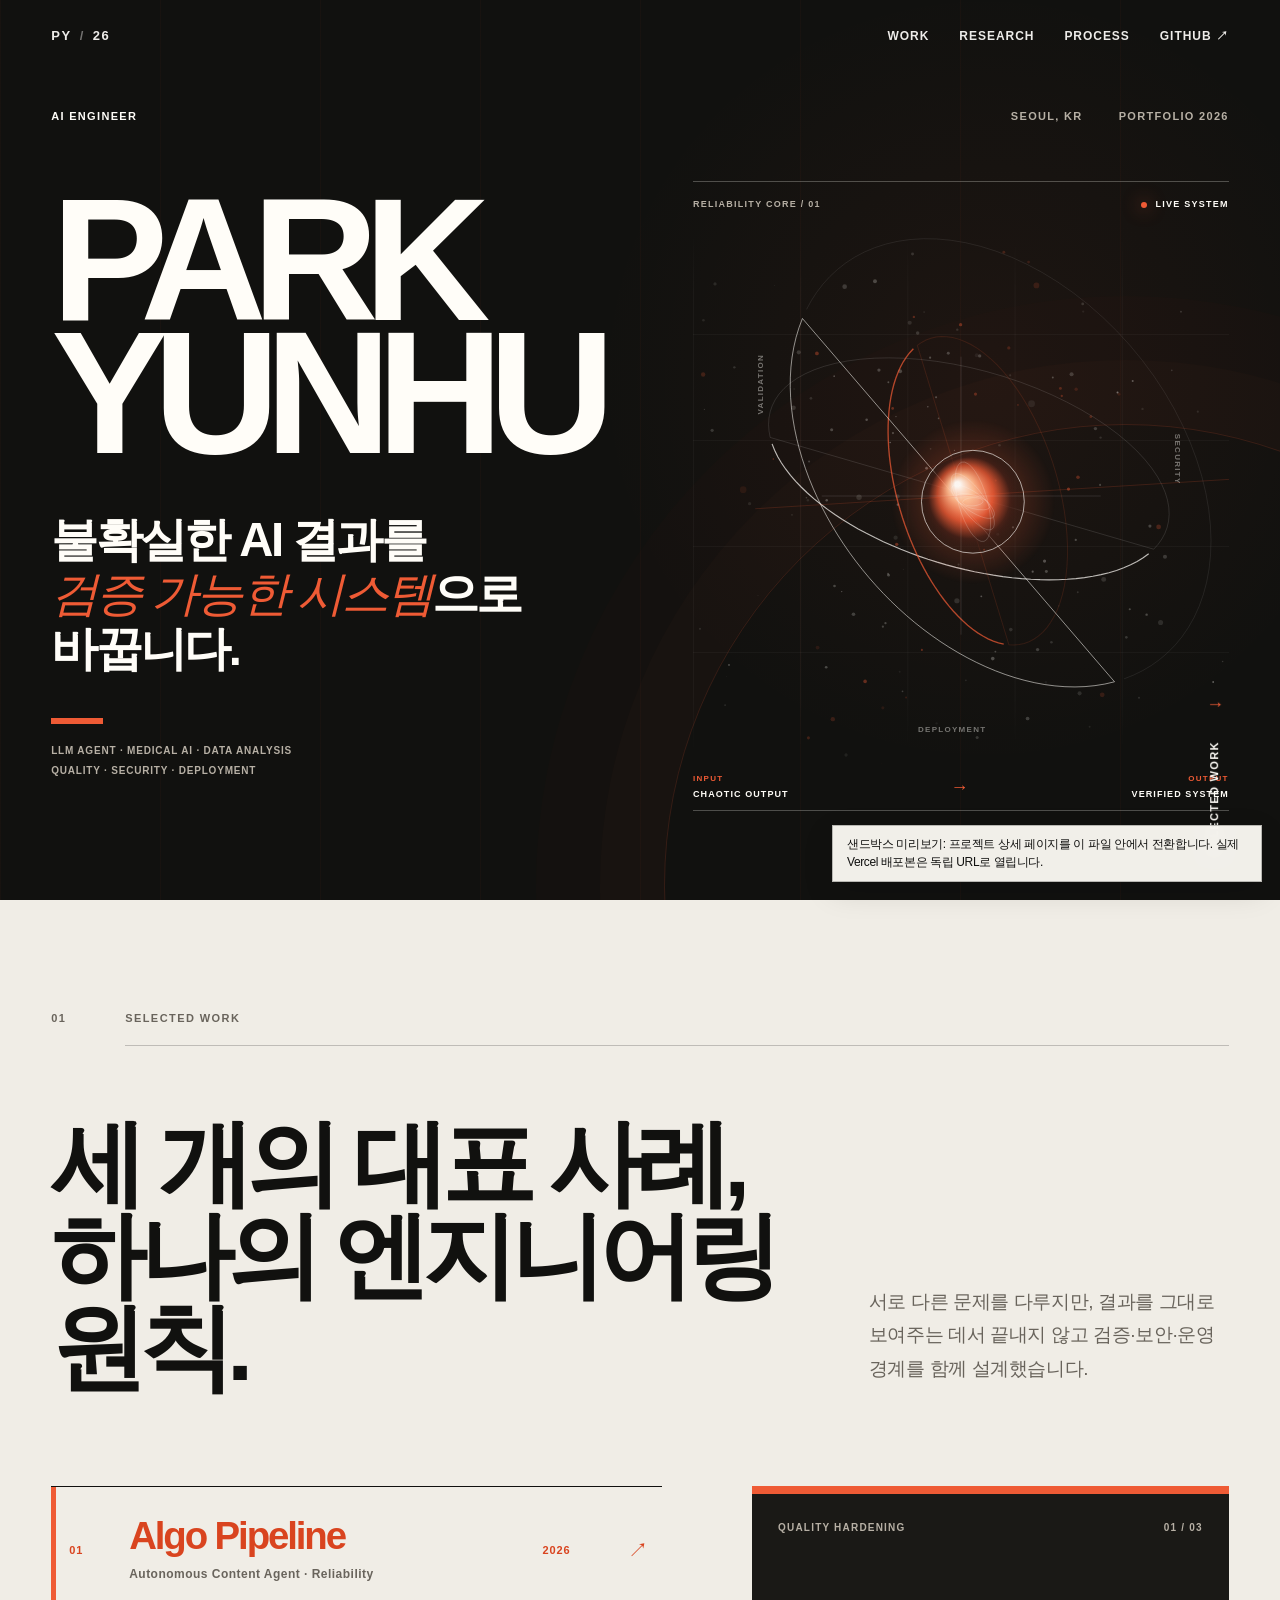
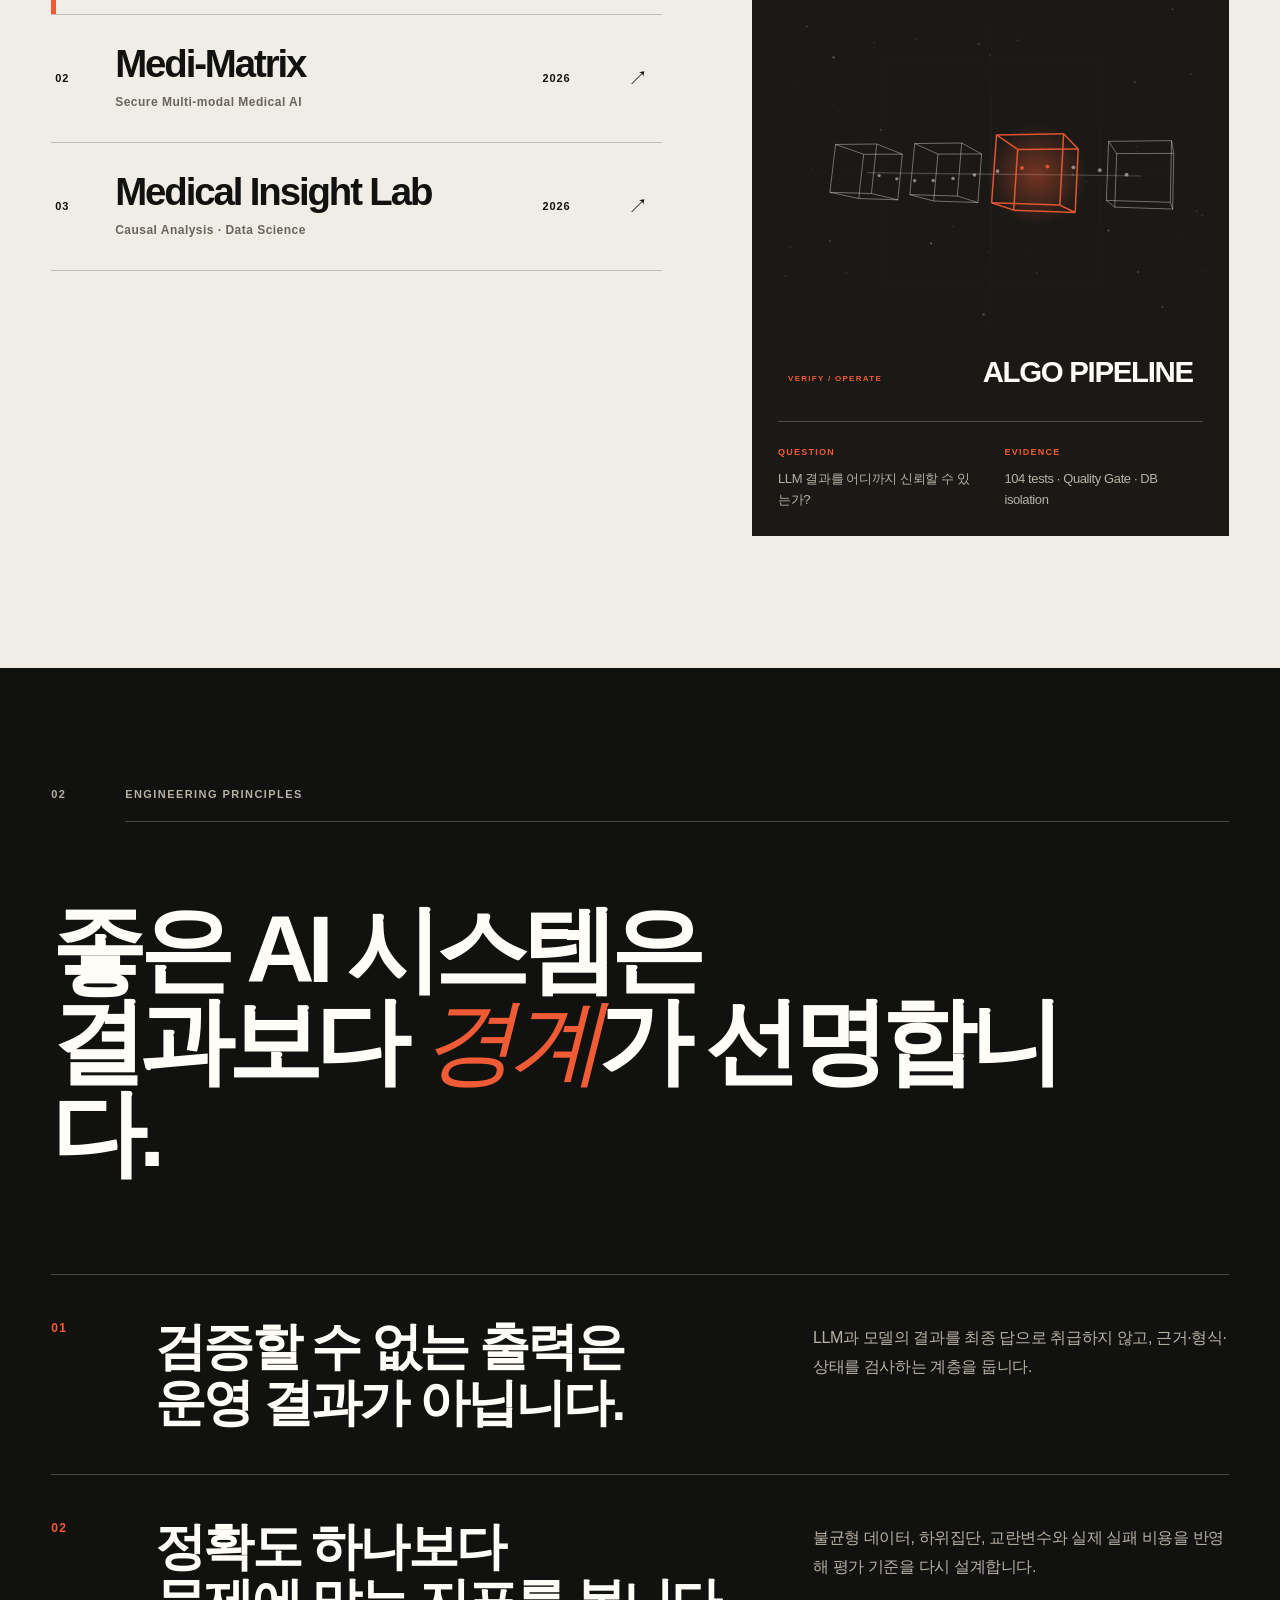
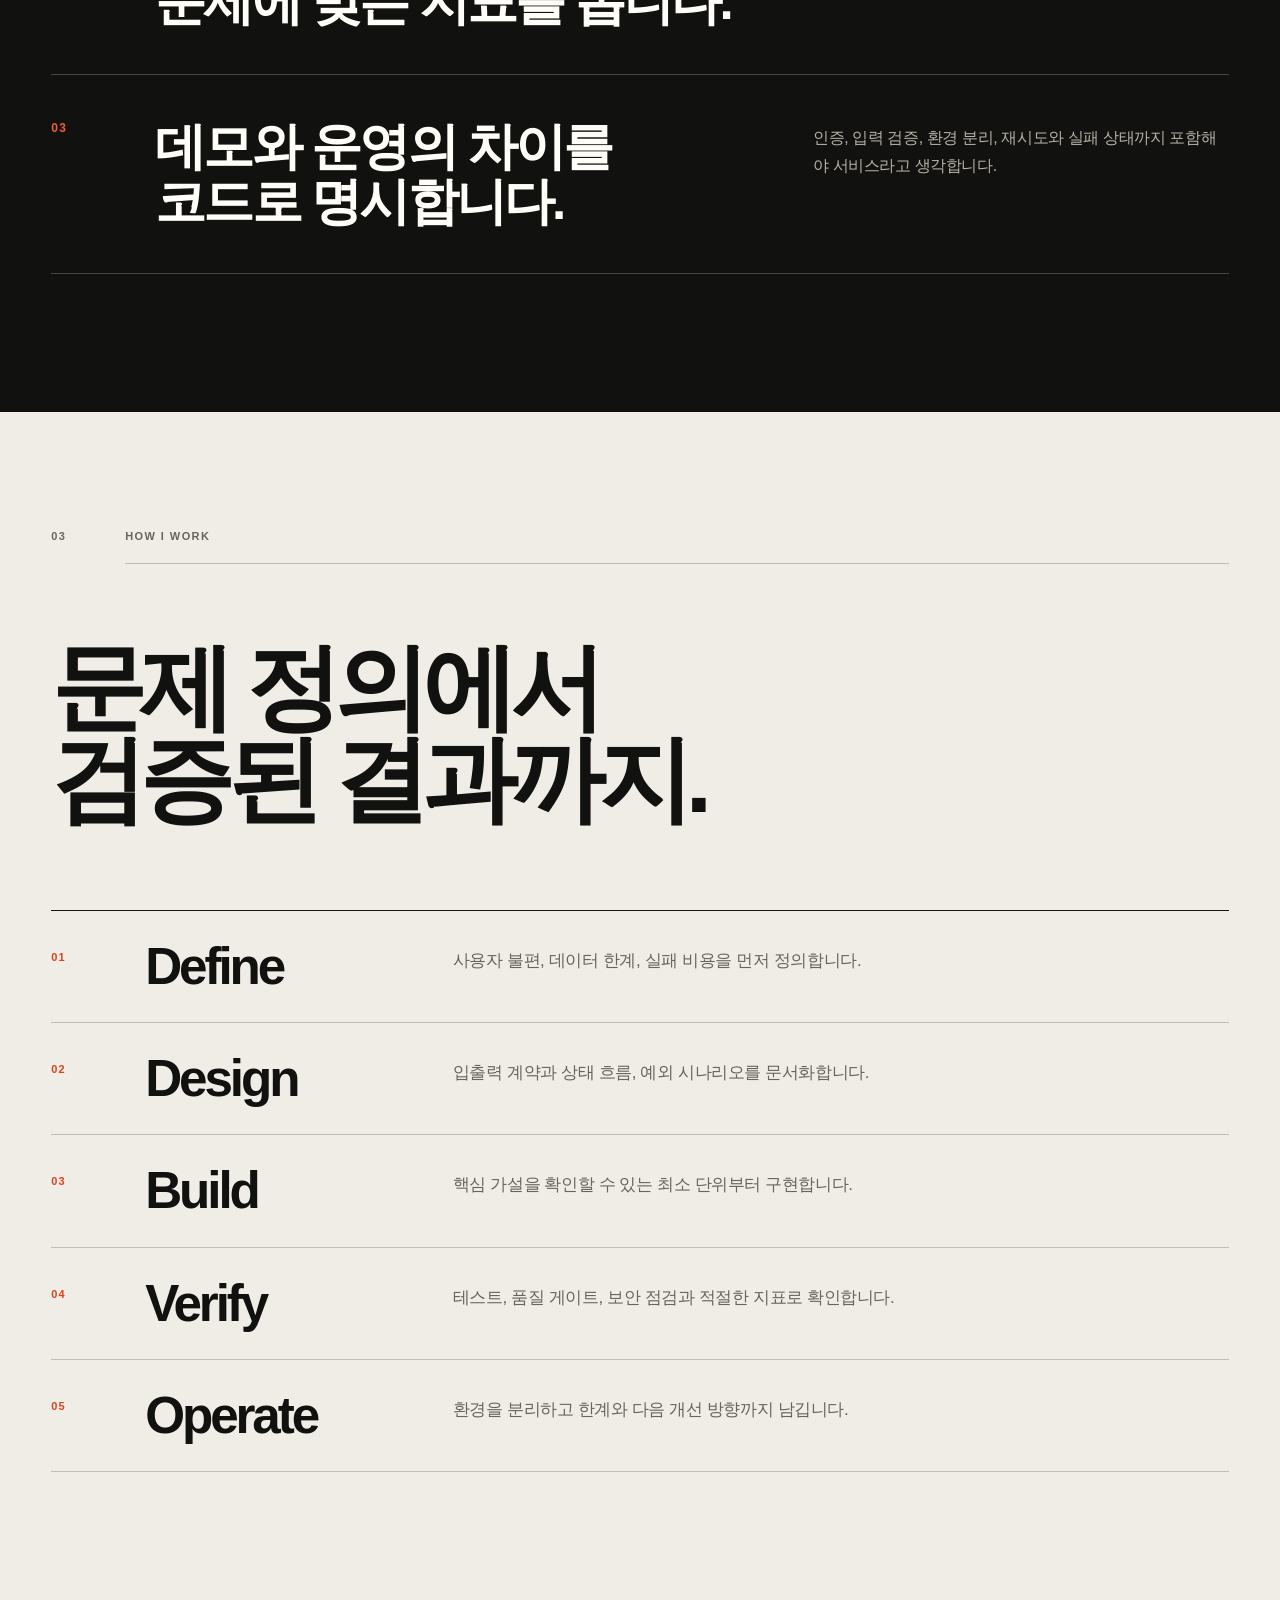
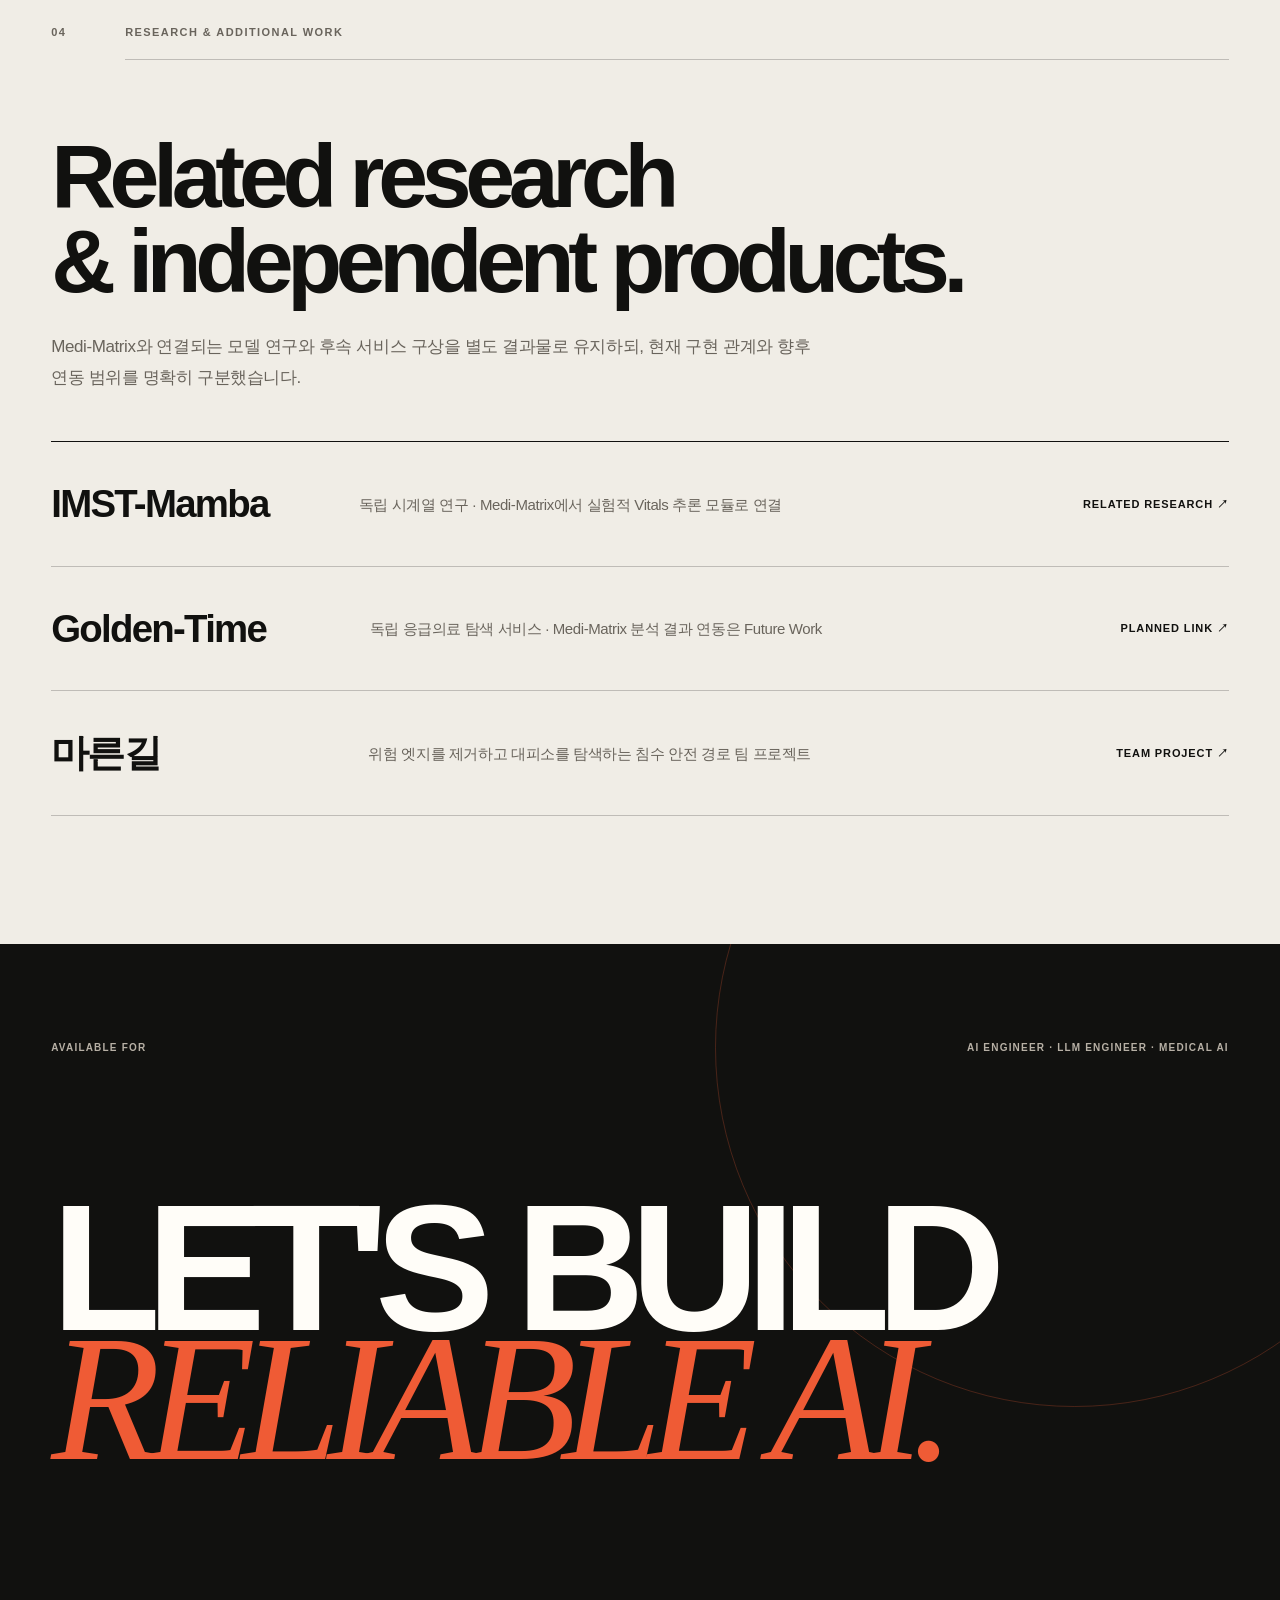
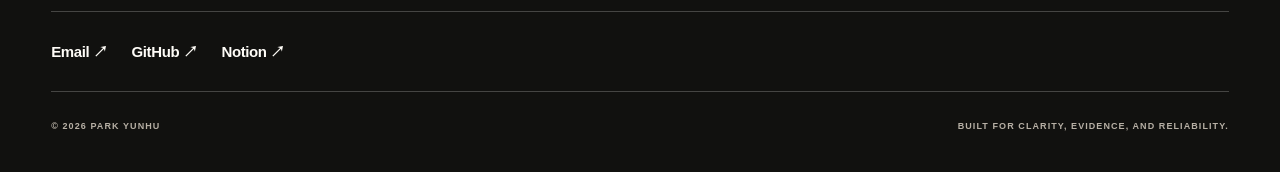
==== commit 8d863456: "fix: correct the channel count and flag the sleeping Streamlit app A full pass over the live site fo" ====
--- a/preview.html
+++ b/preview.html
@@ -1981,7 +1981,7 @@
 <h2>분석 단위를 확장하고 교란요인을 수집했습니다.</h2>
 <div class="case-metrics">
 <div class="case-metric"><strong>3,713</strong><small>분석 영상</small></div>
-<div class="case-metric"><strong>921</strong><small>채널</small></div>
+<div class="case-metric"><strong>1,220</strong><small>채널</small></div>
 <div class="case-metric"><strong>19,232</strong><small>수집 댓글</small></div>
 <div class="case-metric"><strong>37</strong><small>질환 카테고리</small></div>
 </div>
